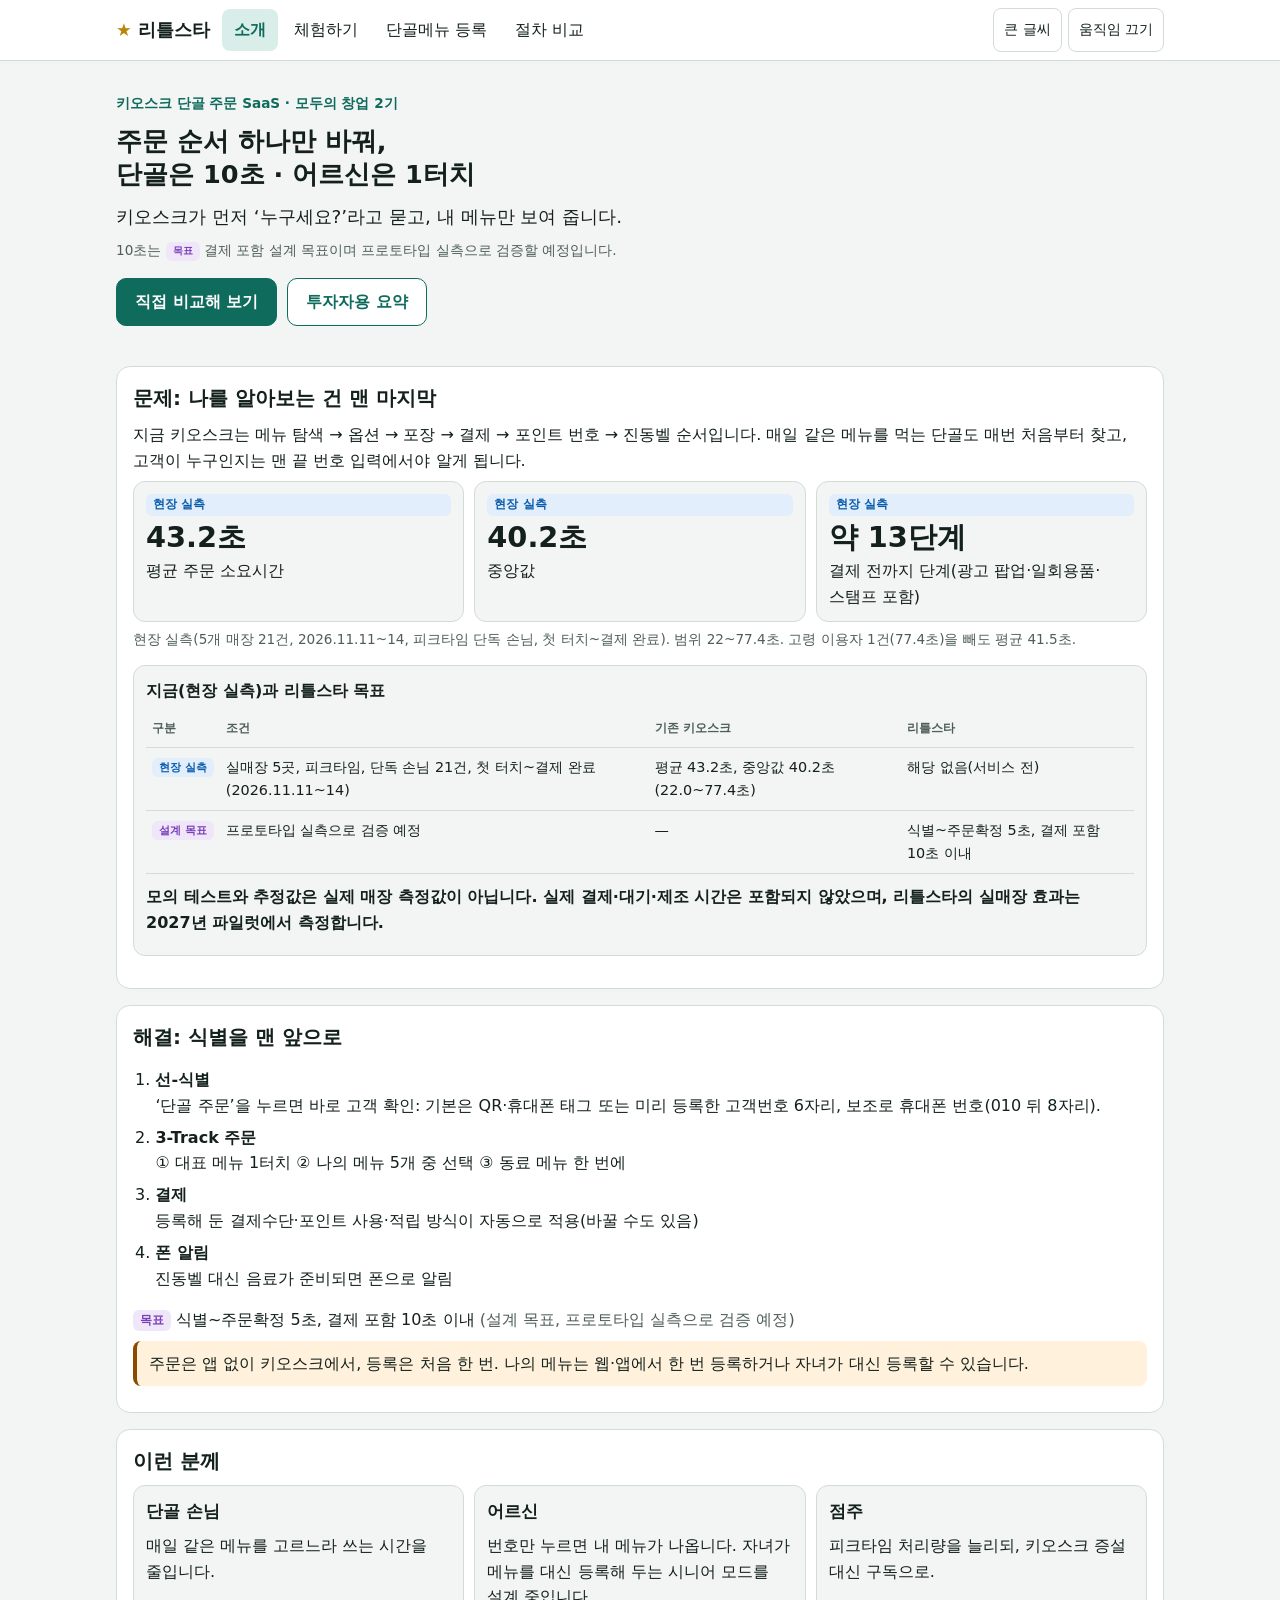
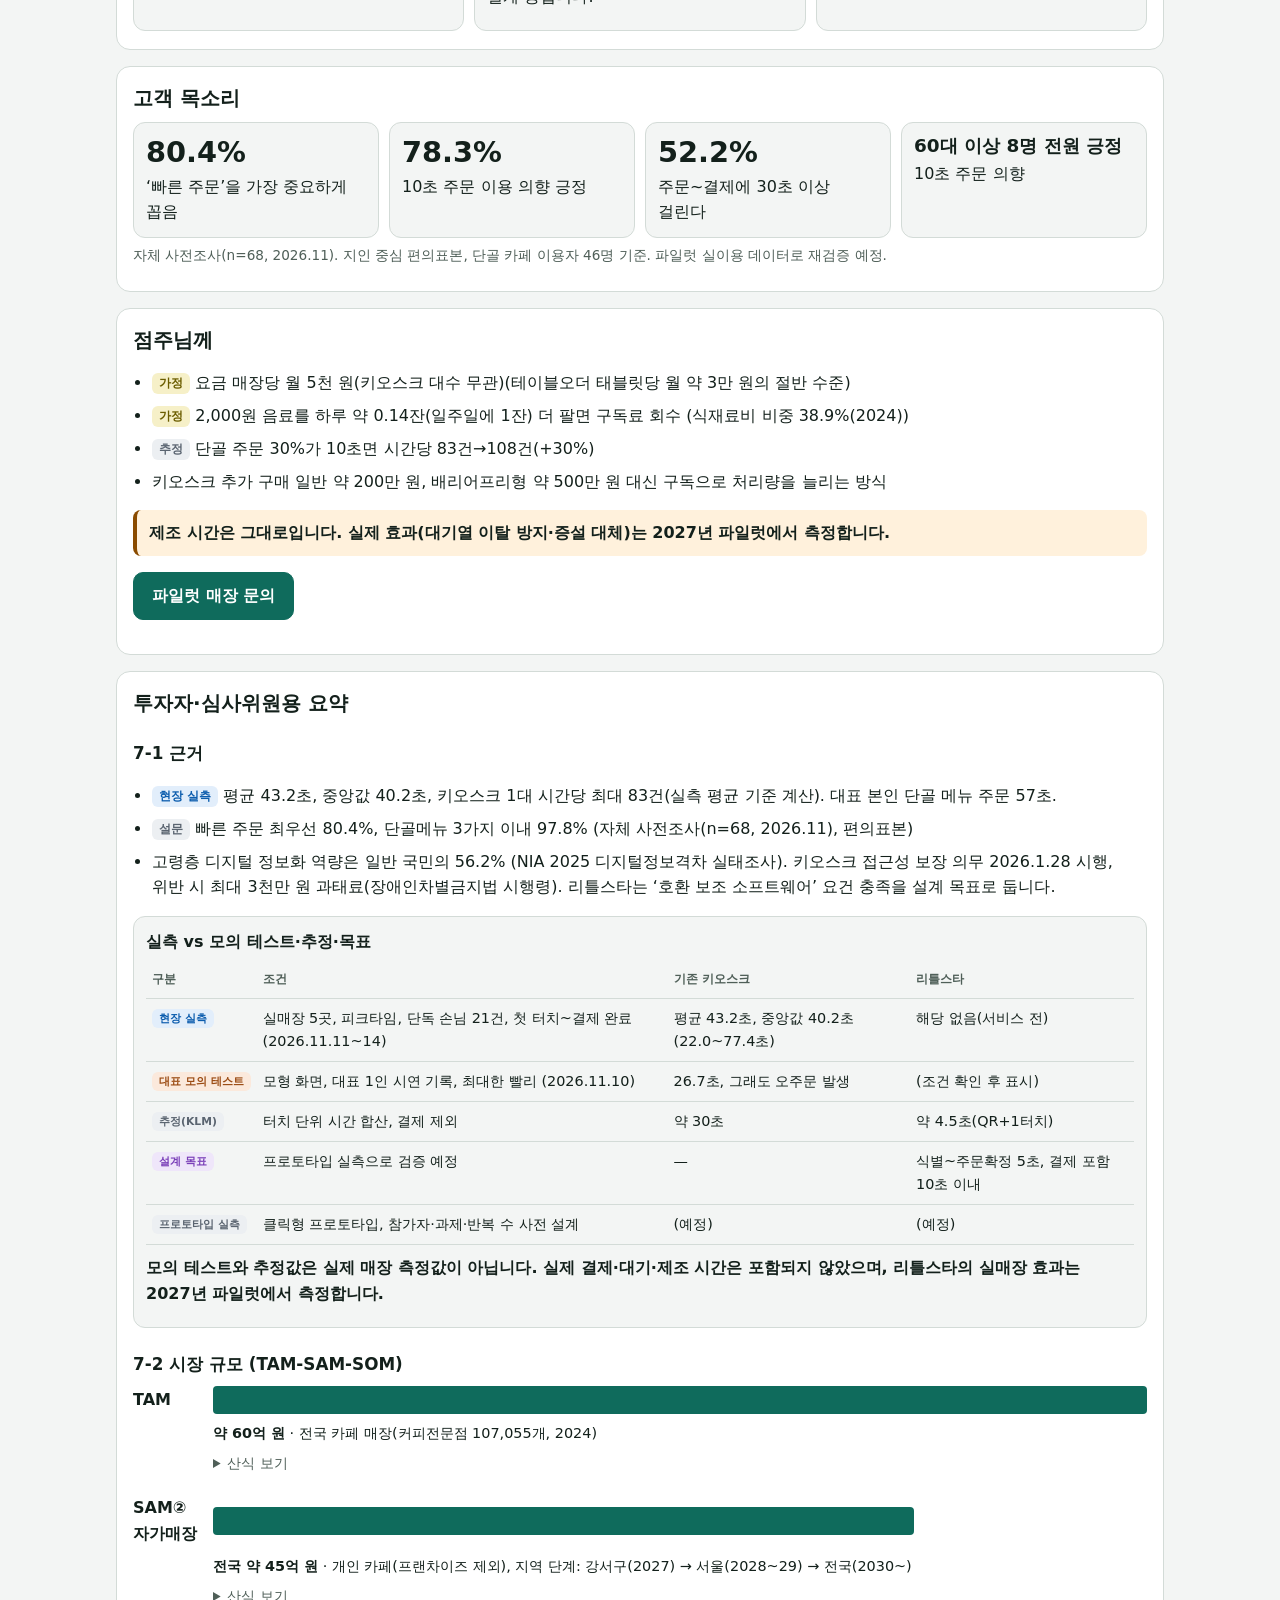
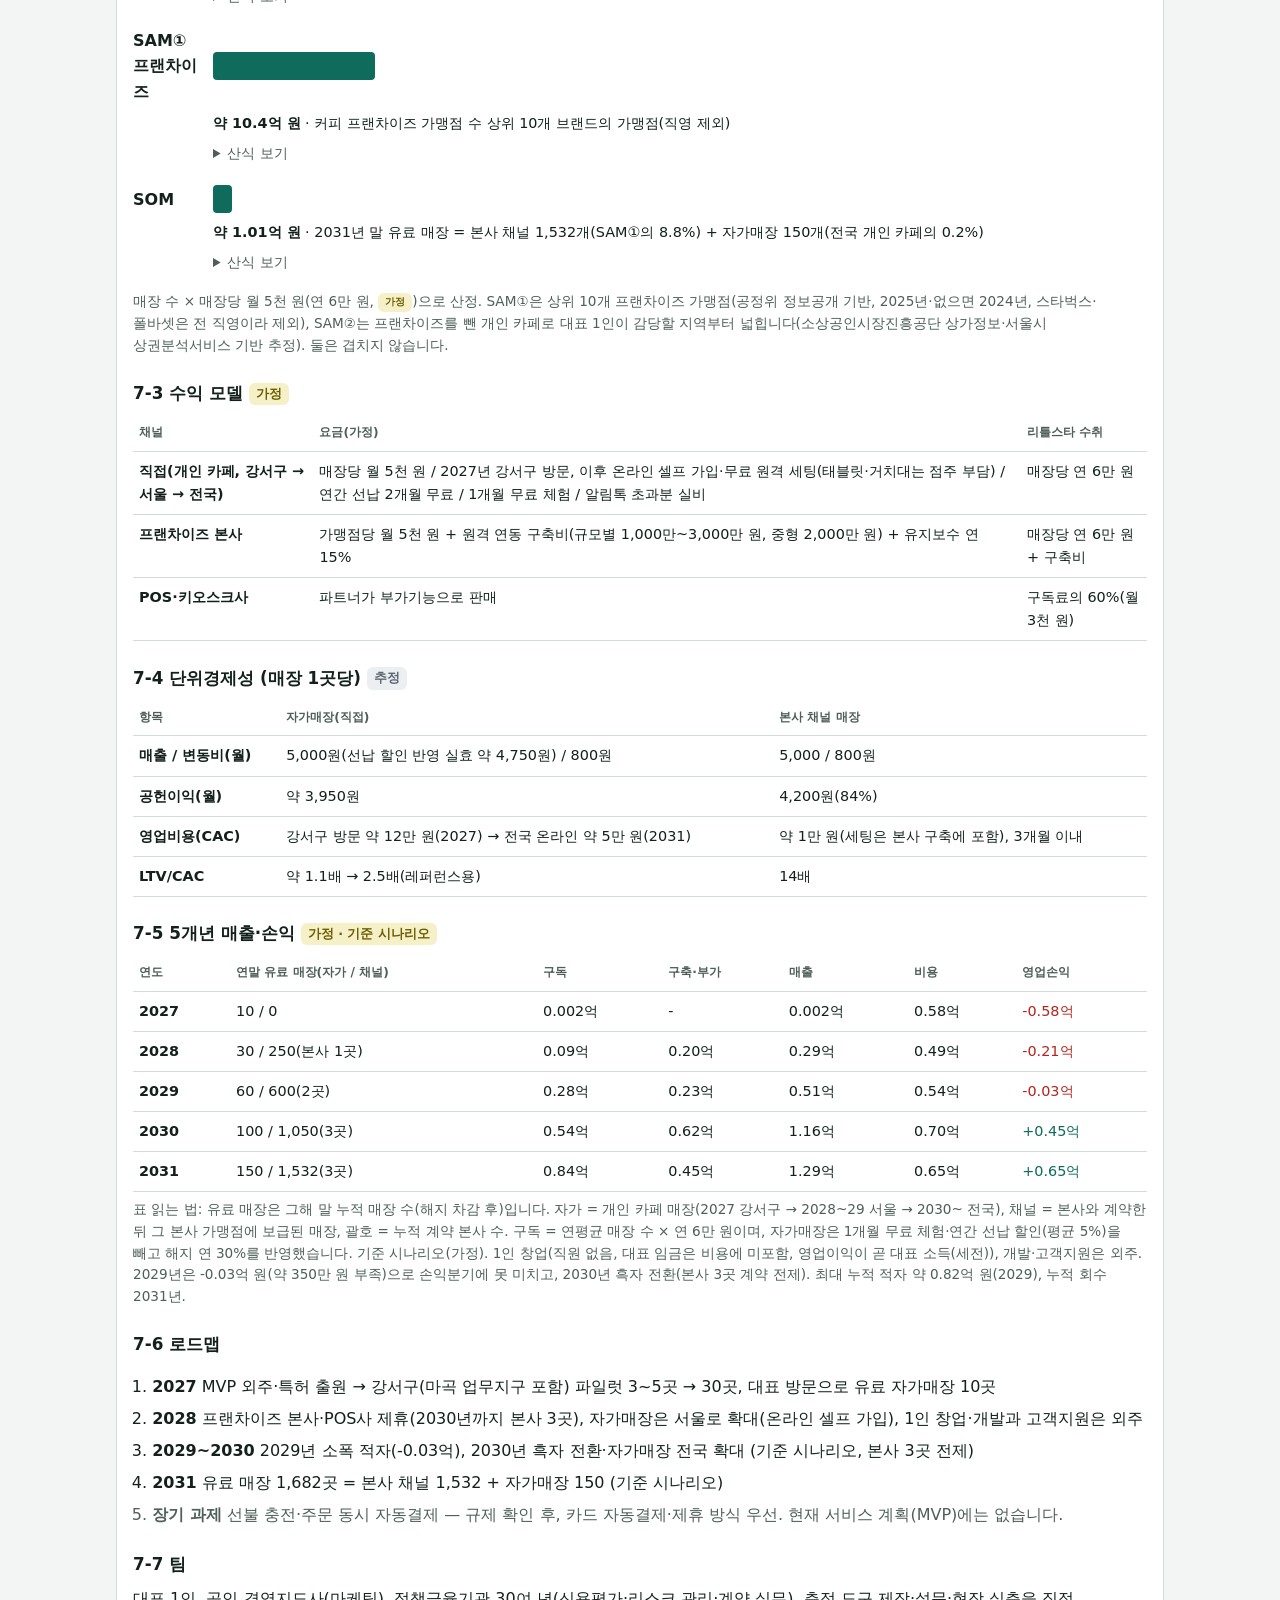
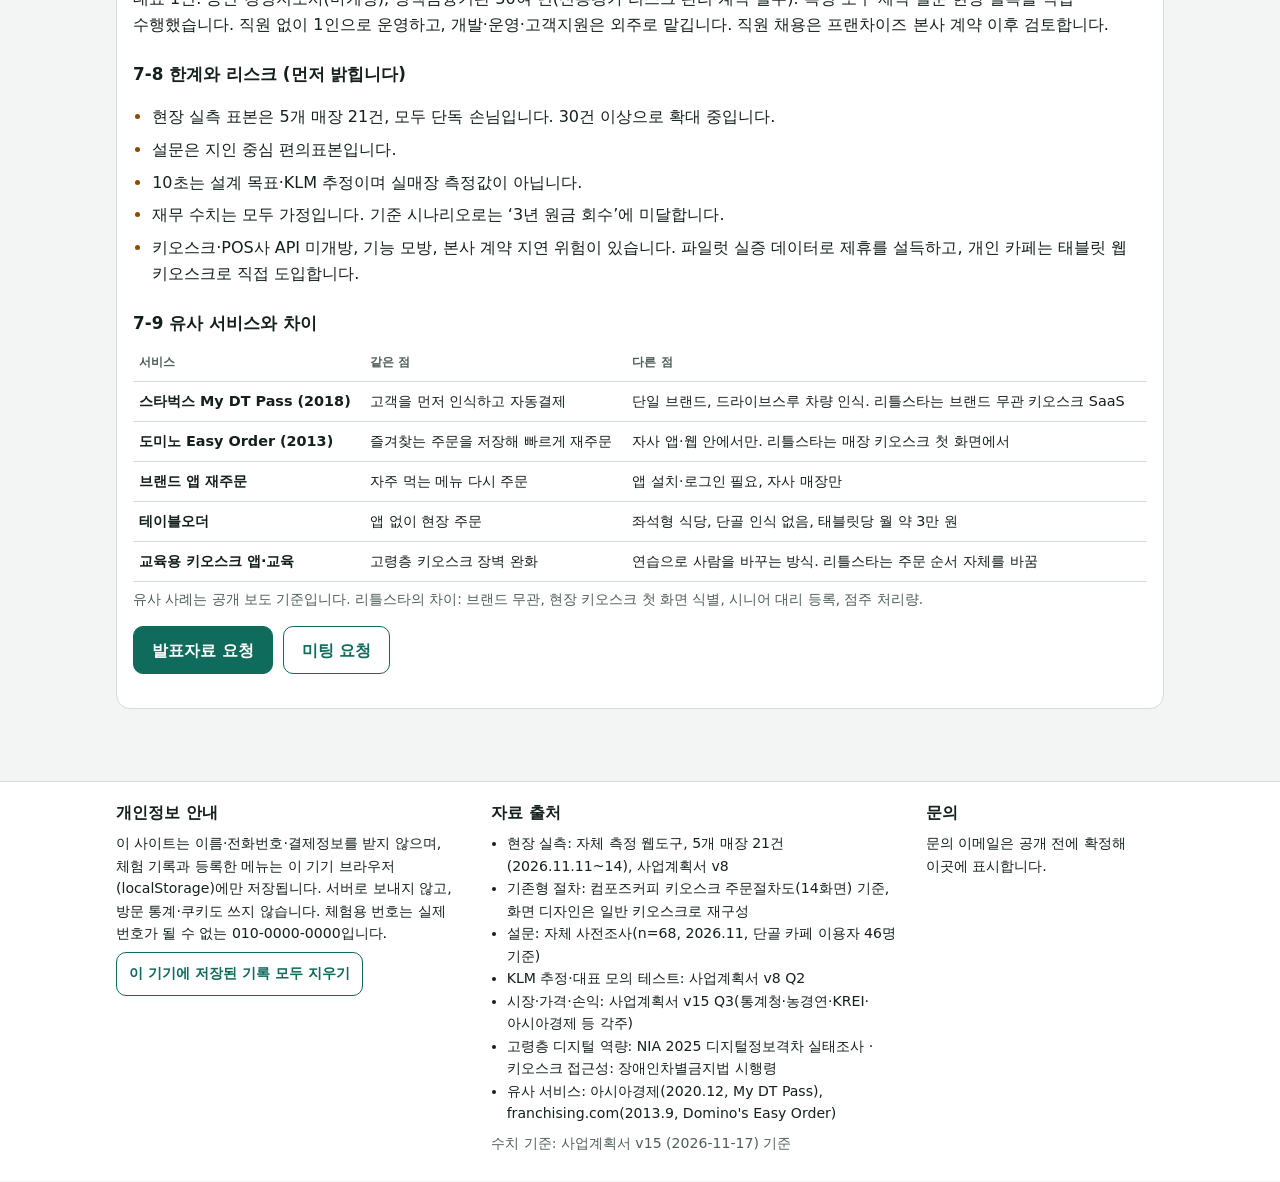
==== src/index.html @ 7ba75faf "리틀스타 웹 체험 공개 페이지 Co-Authored-By: Claude Opus 5.5 <noreply@anthropic.com> Claude-Session: https://cla" ====
<!doctype html>
<html lang="ko">
<head>
<meta charset="utf-8">
<meta name="viewport" content="width=device-width, initial-scale=1, viewport-fit=cover">
<title>리틀스타 주문 비교</title>
<meta name="description" content="키오스크가 먼저 '누구세요?'라고 묻고, 내 메뉴만 보여 줍니다. 기존형 키오스크와 리틀스타 주문 순서를 직접 비교해 보세요.">
<meta property="og:title" content="리틀스타 · 주문 순서 하나만 바꿔, 단골은 10초">
<meta property="og:description" content="기존형 키오스크와 리틀스타로 같은 메뉴를 모의 주문해 보고 시간 차이를 직접 확인하세요. (웹 모의 체험, 실제 매장 측정값 아님)">
<meta property="og:type" content="website">
<meta property="og:locale" content="ko_KR">
<meta property="og:image" content="og.png">
<meta name="robots" content="noindex">
<link rel="stylesheet" href="styles.css">
<script>try{var p=JSON.parse(localStorage.getItem("ls_prefs")||"{}");if(p.big)document.documentElement.classList.add("big");if(p.calm)document.documentElement.classList.add("calm");}catch(e){}</script>
</head>
<body>
<a class="skip" href="#main">본문으로 건너뛰기</a>

<header class="topbar">
  <div class="topbar-in">
    <a class="brand" href="#home" aria-label="리틀스타 홈"><span class="logo" aria-hidden="true">★</span> 리틀스타</a>
    <nav class="nav" aria-label="주 메뉴">
      <a href="#home" data-route="home">소개</a>
      <a href="#try" data-route="try">체험하기</a>
      <a href="#my-menu" data-route="my-menu">단골메뉴 등록</a>
      <a href="#compare" data-route="compare">절차 비교</a>
    </nav>
    <div class="prefs">
      <button type="button" class="pref" id="btnBig" aria-pressed="false">큰 글씨</button>
      <button type="button" class="pref" id="btnCalm" aria-pressed="false" title="화면 움직임(애니메이션) 끄기">움직임 끄기</button>
    </div>
  </div>
</header>

<main id="main" tabindex="-1">

<!-- ========================= P1 홈 ========================= -->
<section class="page" data-page="home" aria-labelledby="h-home">
  <div class="hero">
    <p class="eyebrow">키오스크 단골 주문 SaaS · 모두의 창업 2기</p>
    <h1 id="h-home">주문 순서 하나만 바꿔,<br>단골은 10초 · 어르신은 1터치</h1>
    <p class="lead">키오스크가 먼저 ‘누구세요?’라고 묻고, 내 메뉴만 보여 줍니다.</p>
    <p class="small muted">10초는 <span class="chip t-target">목표</span> 결제 포함 설계 목표이며 프로토타입 실측으로 검증할 예정입니다.</p>
    <div class="cta-row">
      <a class="btn primary" href="#try">직접 비교해 보기</a>
      <a class="btn" href="#investor" data-scroll="investor">투자자용 요약</a>
    </div>
  </div>

  <section class="sec" aria-labelledby="h-problem">
    <h2 id="h-problem">문제: 나를 알아보는 건 맨 마지막</h2>
    <p>지금 키오스크는 메뉴 탐색 → 옵션 → 포장 → 결제 → 포인트 번호 → 진동벨 순서입니다. 매일 같은 메뉴를 먹는 단골도 매번 처음부터 찾고, 고객이 누구인지는 맨 끝 번호 입력에서야 알게 됩니다.</p>
    <div class="cards3">
      <div class="stat-card"><span class="chip t-field">현장 실측</span><b class="big-num"><span data-f="field.mean"></span>초</b><span>평균 주문 소요시간</span></div>
      <div class="stat-card"><span class="chip t-field">현장 실측</span><b class="big-num"><span data-f="field.median"></span>초</b><span>중앙값</span></div>
      <div class="stat-card"><span class="chip t-field">현장 실측</span><b class="big-num" data-f="field.legacySteps"></b><span>결제 전까지 단계(광고 팝업·일회용품·스탬프 포함)</span></div>
    </div>
    <p class="foot">현장 실측(<span data-f="field.stores"></span>개 매장 <span data-f="field.n"></span>건, <span data-f="field.period"></span>, 피크타임 단독 손님, 첫 터치~결제 완료). 범위 <span data-f="field.min"></span>~<span data-f="field.max"></span>초. 고령 이용자 1건(<span data-f="field.elderly"></span>초)을 빼도 평균 <span data-f="field.meanExElderly"></span>초.</p>
    <div data-cmp="summary"></div>
  </section>

  <section class="sec" aria-labelledby="h-solution">
    <h2 id="h-solution">해결: 식별을 맨 앞으로</h2>
    <ol class="flow">
      <li><b>선-식별</b><span>‘단골 주문’을 누르면 바로 고객 확인: 기본은 QR·휴대폰 태그 또는 미리 등록한 고객번호 6자리, 보조로 휴대폰 번호(010 뒤 8자리).</span></li>
      <li><b>3-Track 주문</b><span>① 대표 메뉴 1터치 ② 나의 메뉴 5개 중 선택 ③ 동료 메뉴 한 번에</span></li>
      <li><b>결제</b><span>등록해 둔 결제수단·포인트 사용·적립 방식이 자동으로 적용(바꿀 수도 있음)</span></li>
      <li><b>폰 알림</b><span>진동벨 대신 음료가 준비되면 폰으로 알림</span></li>
    </ol>
    <p><span class="chip t-target">목표</span> 식별~주문확정 <span data-f="target.identToConfirm"></span>초, 결제 포함 <span data-f="target.withPayment"></span>초 이내 <span class="muted">(설계 목표, 프로토타입 실측으로 검증 예정)</span></p>
    <p class="note">주문은 앱 없이 키오스크에서, 등록은 처음 한 번. 나의 메뉴는 웹·앱에서 한 번 등록하거나 자녀가 대신 등록할 수 있습니다.</p>
  </section>

  <section class="sec" aria-labelledby="h-who">
    <h2 id="h-who">이런 분께</h2>
    <div class="cards3">
      <div class="card"><h3>단골 손님</h3><p>매일 같은 메뉴를 고르느라 쓰는 시간을 줄입니다.</p></div>
      <div class="card"><h3>어르신</h3><p>번호만 누르면 내 메뉴가 나옵니다. 자녀가 메뉴를 대신 등록해 두는 시니어 모드를 설계 중입니다.</p></div>
      <div class="card"><h3>점주</h3><p>피크타임 처리량을 늘리되, 키오스크 증설 대신 구독으로.</p></div>
    </div>
  </section>

  <section class="sec" aria-labelledby="h-voice">
    <h2 id="h-voice">고객 목소리</h2>
    <div class="cards4">
      <div class="stat-card"><b class="big-num"><span data-f="survey.fastFirst"></span>%</b><span>‘빠른 주문’을 가장 중요하게 꼽음</span></div>
      <div class="stat-card"><b class="big-num"><span data-f="survey.tenSecPositive"></span>%</b><span>10초 주문 이용 의향 긍정</span></div>
      <div class="stat-card"><b class="big-num"><span data-f="survey.over30s"></span>%</b><span>주문~결제에 30초 이상 걸린다</span></div>
      <div class="stat-card"><b class="big-num sm" data-f="survey.senior60Positive"></b><span>10초 주문 의향</span></div>
    </div>
    <p class="foot"><span data-f="survey.label"></span>. <span data-f="survey.note"></span>.</p>
  </section>

  <section class="sec" aria-labelledby="h-owner">
    <h2 id="h-owner">점주님께</h2>
    <ul class="ticks">
      <li><span class="chip t-assume">가정</span> 요금 <span data-f="pricing.direct"></span>(<span data-f="pricing.tableOrder"></span>의 절반 수준)</li>
      <li><span class="chip t-assume">가정</span> 2,000원 음료를 <span data-f="pricing.paybackCups"></span> 더 팔면 구독료 회수 (<span data-f="pricing.foodCost"></span>)</li>
      <li><span class="chip t-estimate">추정</span> <span data-f="pricing.throughput"></span></li>
      <li><span data-f="pricing.kioskCost"></span> 대신 구독으로 처리량을 늘리는 방식</li>
    </ul>
    <p class="note strong">제조 시간은 그대로입니다. 실제 효과(대기열 이탈 방지·증설 대체)는 2027년 파일럿에서 측정합니다.</p>
    <div class="cta-row"><a class="btn primary" data-mail="파일럿 매장 참여 문의" href="#home">파일럿 매장 문의</a></div>
  </section>

  <section class="sec investor" id="investor" aria-labelledby="h-investor">
    <h2 id="h-investor">투자자·심사위원용 요약</h2>

    <h3>7-1 근거</h3>
    <ul class="ticks">
      <li><span class="chip t-field">현장 실측</span> 평균 <span data-f="field.mean"></span>초, 중앙값 <span data-f="field.median"></span>초, 키오스크 1대 시간당 최대 <span data-f="field.throughputPerHour"></span>건(실측 평균 기준 계산). 대표 본인 단골 메뉴 주문 <span data-f="field.ownerOrder"></span>초.</li>
      <li><span class="chip t-survey">설문</span> 빠른 주문 최우선 <span data-f="survey.fastFirst"></span>%, 단골메뉴 3가지 이내 <span data-f="survey.within3menus"></span>% (<span data-f="survey.label"></span>, 편의표본)</li>
      <li>고령층 디지털 정보화 역량은 일반 국민의 <span data-f="regulation.niaSenior"></span>% (<span data-f="regulation.niaSource"></span>). 키오스크 접근성 보장 의무 <span data-f="regulation.barrierFree"></span>(<span data-f="regulation.barrierFreeSource"></span>). 리틀스타는 ‘호환 보조 소프트웨어’ 요건 충족을 설계 목표로 둡니다.</li>
    </ul>
    <div data-cmp="full"></div>

    <h3>7-2 시장 규모 (TAM-SAM-SOM)</h3>
    <div class="market" id="market"></div>
    <p class="foot">매장 수 × 매장당 월 5천 원(연 6만 원, <span class="chip t-assume">가정</span>)으로 산정. SAM①은 상위 10개 프랜차이즈 가맹점(공정위 정보공개 기반, 2025년·없으면 2024년, 스타벅스·폴바셋은 전 직영이라 제외), SAM②는 프랜차이즈를 뺀 개인 카페로 대표 1인이 감당할 지역부터 넓힙니다(소상공인시장진흥공단 상가정보·서울시 상권분석서비스 기반 추정). 둘은 겹치지 않습니다.</p>

    <h3>7-3 수익 모델 <span class="chip t-assume">가정</span></h3>
    <div class="tbl-wrap"><table class="tbl" id="tblChannels"><caption class="sr">채널별 요금과 리틀스타 수취</caption><thead><tr><th scope="col">채널</th><th scope="col">요금(가정)</th><th scope="col">리틀스타 수취</th></tr></thead><tbody></tbody></table></div>

    <h3>7-4 단위경제성 (매장 1곳당) <span class="chip t-estimate">추정</span></h3>
    <div class="tbl-wrap"><table class="tbl" id="tblUnit"><caption class="sr">매장 1곳당 단위경제성</caption><thead><tr><th scope="col">항목</th><th scope="col">자가매장(직접)</th><th scope="col">본사 채널 매장</th></tr></thead><tbody></tbody></table></div>

    <h3>7-5 5개년 매출·손익 <span class="chip t-assume">가정 · 기준 시나리오</span></h3>
    <div class="pnl" id="pnl"></div>
    <p class="foot" data-f="pnlNote"></p>

    <h3>7-6 로드맵</h3>
    <ol class="road">
      <li><b>2027</b> MVP 외주·특허 출원 → 강서구(마곡 업무지구 포함) 파일럿 3~5곳 → 30곳, 대표 방문으로 유료 자가매장 10곳</li>
      <li><b>2028</b> 프랜차이즈 본사·POS사 제휴(2030년까지 본사 3곳), 자가매장은 서울로 확대(온라인 셀프 가입), 1인 창업·개발과 고객지원은 외주</li>
      <li><b>2029~2030</b> 2029년 소폭 적자(-0.03억), 2030년 흑자 전환·자가매장 전국 확대 (기준 시나리오, 본사 3곳 전제)</li>
      <li><b>2031</b> 유료 매장 1,682곳 = 본사 채널 1,532 + 자가매장 150 (기준 시나리오)</li>
      <li class="long"><b>장기 과제</b> 선불 충전·주문 동시 자동결제 — 규제 확인 후, 카드 자동결제·제휴 방식 우선. 현재 서비스 계획(MVP)에는 없습니다.</li>
    </ol>

    <h3>7-7 팀</h3>
    <p>대표 1인. 공인 경영지도사(마케팅), 정책금융기관 30여 년(신용평가·리스크 관리·계약 실무). 측정 도구 제작·설문·현장 실측을 직접 수행했습니다. 직원 없이 1인으로 운영하고, 개발·운영·고객지원은 외주로 맡깁니다. 직원 채용은 프랜차이즈 본사 계약 이후 검토합니다.</p>

    <h3>7-8 한계와 리스크 (먼저 밝힙니다)</h3>
    <ul class="ticks warn">
      <li>현장 실측 표본은 <span data-f="field.stores"></span>개 매장 <span data-f="field.n"></span>건, 모두 단독 손님입니다. 30건 이상으로 확대 중입니다.</li>
      <li>설문은 지인 중심 편의표본입니다.</li>
      <li>10초는 설계 목표·KLM 추정이며 실매장 측정값이 아닙니다.</li>
      <li>재무 수치는 모두 가정입니다. 기준 시나리오로는 ‘3년 원금 회수’에 미달합니다.</li>
      <li>키오스크·POS사 API 미개방, 기능 모방, 본사 계약 지연 위험이 있습니다. 파일럿 실증 데이터로 제휴를 설득하고, 개인 카페는 태블릿 웹 키오스크로 직접 도입합니다.</li>
    </ul>

    <h3>7-9 유사 서비스와 차이</h3>
    <div class="tbl-wrap"><table class="tbl">
      <caption class="sr">유사 서비스와 리틀스타 비교</caption>
      <thead><tr><th scope="col">서비스</th><th scope="col">같은 점</th><th scope="col">다른 점</th></tr></thead>
      <tbody>
        <tr><th scope="row">스타벅스 My DT Pass (2018)</th><td>고객을 먼저 인식하고 자동결제</td><td>단일 브랜드, 드라이브스루 차량 인식. 리틀스타는 브랜드 무관 키오스크 SaaS</td></tr>
        <tr><th scope="row">도미노 Easy Order (2013)</th><td>즐겨찾는 주문을 저장해 빠르게 재주문</td><td>자사 앱·웹 안에서만. 리틀스타는 매장 키오스크 첫 화면에서</td></tr>
        <tr><th scope="row">브랜드 앱 재주문</th><td>자주 먹는 메뉴 다시 주문</td><td>앱 설치·로그인 필요, 자사 매장만</td></tr>
        <tr><th scope="row">테이블오더</th><td>앱 없이 현장 주문</td><td>좌석형 식당, 단골 인식 없음, 태블릿당 월 약 3만 원</td></tr>
        <tr><th scope="row">교육용 키오스크 앱·교육</th><td>고령층 키오스크 장벽 완화</td><td>연습으로 사람을 바꾸는 방식. 리틀스타는 주문 순서 자체를 바꿈</td></tr>
      </tbody>
    </table></div>
    <p class="foot">유사 사례는 공개 보도 기준입니다. 리틀스타의 차이: 브랜드 무관, 현장 키오스크 첫 화면 식별, 시니어 대리 등록, 점주 처리량.</p>

    <div class="cta-row">
      <a class="btn primary" data-mail="리틀스타 발표자료 요청" href="#home">발표자료 요청</a>
      <a class="btn" data-mail="리틀스타 미팅 요청" href="#home">미팅 요청</a>
    </div>
  </section>
</section>

<!-- ========================= P2 체험 ========================= -->
<section class="page" data-page="try" aria-labelledby="h-try" hidden>
  <h1 id="h-try">주문 순서 비교 체험</h1>
  <div id="tryRoot"></div>
</section>

<!-- ========================= P3 단골메뉴 ========================= -->
<section class="page" data-page="my-menu" aria-labelledby="h-my" hidden>
  <h1 id="h-my">단골메뉴 등록 <span class="chip t-mine">시연용</span></h1>
  <p class="lead sm">주문은 앱 없이 키오스크에서, 등록은 처음 한 번. 여기서 등록한 메뉴로 리틀스타 체험을 해 볼 수 있습니다.</p>
  <p class="note">이 화면은 시연용입니다. 실제 매장 키오스크와 연동되지 않으며, 이름·전화번호·결제정보를 받지 않습니다. 등록 내용은 이 기기 브라우저에만 저장됩니다.</p>
  <div id="myRoot"></div>
</section>

<!-- ========================= P4 절차 비교 ========================= -->
<section class="page" data-page="compare" aria-labelledby="h-cmp" hidden>
  <h1 id="h-cmp">주문 절차 비교</h1>
  <p class="lead sm">차이는 단 하나, <b>‘나를 알아보는 순서’</b>입니다.</p>
  <div class="tabs" role="tablist" aria-label="보기 방식">
    <button role="tab" type="button" id="tab-both" aria-selected="true" aria-controls="steps">나란히</button>
    <button role="tab" type="button" id="tab-legacy" aria-selected="false" aria-controls="steps">기존 키오스크</button>
    <button role="tab" type="button" id="tab-ls" aria-selected="false" aria-controls="steps">리틀스타</button>
  </div>
  <div class="steps" id="steps" data-view="both" role="tabpanel" aria-labelledby="tab-both">
    <div class="col legacy">
      <h2>기존 키오스크 <small>결제 전 약 13단계</small></h2>
      <ol>
        <li>매장/포장 선택</li><li>카테고리 선택</li><li>메뉴 탐색</li><li>메뉴 선택</li><li>온도·옵션</li><li>장바구니</li><li>광고 팝업</li><li>주문 확인</li><li>일회용품</li><li>스탬프 방법</li>
        <li class="ident">★ 번호 입력(식별) <span class="here">← 식별이 여기</span></li>
        <li>결제 수단</li><li>카드 삽입·승인</li>
      </ol>
    </div>
    <div class="col ls">
      <h2>리틀스타 <small>4단계</small></h2>
      <ol>
        <li class="ident">★ 단골 주문 → 고객 확인 (QR·태그 / 고객번호 6자리 / 보조: 휴대폰 번호)</li><li>나의 메뉴 확인 → 주문하기(1터치, 수량 ± 가능)</li><li>등록한 결제수단이 자동 선택된 화면에서 [결제하기]</li><li>폰 알림(진동벨 대신)</li>
      </ol>
      <p class="move" aria-hidden="true">식별이 11번째 → 1번째로</p>
    </div>
  </div>
  <p class="foot">기존형 단계는 A매장 키오스크 주문절차도(14화면)를 바탕으로 정리했습니다. 체험 페이지의 기존형 화면은 이 순서를 그대로 따릅니다(특정 브랜드 디자인 아님).</p>
  <p class="note"><span class="chip t-long">장기 과제</span> 선불 자동결제를 켜면 리틀스타 3단계 ‘결제’가 2단계 주문 확정과 합쳐집니다. 규제 확인 후 추진하며 현재 계획(MVP)에는 없습니다.</p>
  <ul class="ticks">
    <li><b>단골</b>은 시간: 매일 같은 메뉴를 처음부터 찾지 않습니다.</li>
    <li><b>어르신</b>은 접근성: 메뉴판 탐색 대신 번호만 누릅니다.</li>
    <li><b>점주</b>는 피크타임: 대기열 이탈과 키오스크 증설비 부담을 줄입니다.</li>
  </ul>
  <div data-cmp="full"></div>
  <div class="cta-row"><a class="btn primary" href="#try">직접 해 보기</a></div>
</section>

</main>

<footer class="foot-site">
  <div class="foot-in">
    <section aria-labelledby="h-privacy">
      <h2 id="h-privacy">개인정보 안내</h2>
      <p>이 사이트는 이름·전화번호·결제정보를 받지 않으며, 체험 기록과 등록한 메뉴는 이 기기 브라우저(localStorage)에만 저장됩니다. 서버로 보내지 않고, 방문 통계·쿠키도 쓰지 않습니다. 체험용 번호는 실제 번호가 될 수 없는 010-0000-0000입니다.</p>
      <button type="button" class="btn sm" id="btnWipe">이 기기에 저장된 기록 모두 지우기</button>
      <span class="small muted" id="wipeMsg" role="status"></span>
    </section>
    <section aria-labelledby="h-src">
      <h2 id="h-src">자료 출처</h2>
      <ul class="src">
        <li>현장 실측: 자체 측정 웹도구, 5개 매장 21건(2026.11.11~14), 사업계획서 v8</li>
        <li>기존형 절차: 컴포즈커피 키오스크 주문절차도(14화면) 기준, 화면 디자인은 일반 키오스크로 재구성</li>
        <li>설문: 자체 사전조사(n=68, 2026.11, 단골 카페 이용자 46명 기준)</li>
        <li>KLM 추정·대표 모의 테스트: 사업계획서 v8 Q2</li>
        <li>시장·가격·손익: 사업계획서 v15 Q3(통계청·농경연·KREI·아시아경제 등 각주)</li>
        <li>고령층 디지털 역량: NIA 2025 디지털정보격차 실태조사 · 키오스크 접근성: 장애인차별금지법 시행령</li>
        <li>유사 서비스: 아시아경제(2020.12, My DT Pass), franchising.com(2013.9, Domino's Easy Order)</li>
      </ul>
      <p class="small muted">수치 기준: <span data-f="version"></span></p>
    </section>
    <section aria-labelledby="h-contact">
      <h2 id="h-contact">문의</h2>
      <p id="contactLine"></p>
    </section>
  </div>
</footer>

<nav class="tabbar" aria-label="하단 메뉴">
  <a href="#home" data-route="home"><span aria-hidden="true">⌂</span>소개</a>
  <a href="#try" data-route="try"><span aria-hidden="true">▶</span>체험</a>
  <a href="#my-menu" data-route="my-menu"><span aria-hidden="true">★</span>단골메뉴</a>
  <a href="#compare" data-route="compare"><span aria-hidden="true">⇄</span>절차 비교</a>
</nav>

<div id="live" class="sr" aria-live="polite"></div>
<script src="data/facts.js"></script>
<script src="data/menu.js"></script>
<script src="app.js"></script>
</body>
</html>
---- src/styles.css ----
/* 리틀스타 소개 사이트 — 모바일 우선, 외부 폰트·라이브러리 없음(오프라인 시연 대비) */
:root{
  --bg:#f3f5f4; --surface:#ffffff; --line:#d3dbd7; --fg:#13201b; --muted:#4f5f58;
  --accent:#0f6b5c; --accent-fg:#ffffff; --accent-soft:#d9eee8;
  --warn:#8a4b00; --warn-soft:#fff1dc;
  --star:#b8860b; --star-soft:#fff6d6;
  --c-field:#0b5cad; --c-field-bg:#e2eefb;
  --c-target:#7a3fb8; --c-target-bg:#efe6fa;
  --c-est:#5a6470; --c-est-bg:#eceff2;
  --c-mock:#9a4a12; --c-mock-bg:#fbe9dc;
  --c-mine:#0f6b5c; --c-mine-bg:#d9eee8;
  --c-assume:#6b5d00; --c-assume-bg:#f6f0c8;
  --k-bg:#20262b; --k-surface:#2c343a; --k-fg:#f3f5f4; --k-btn:#ffffff; --k-btn-fg:#13201b; --k-accent:#e0592a;
  --font:"Apple SD Gothic Neo","Malgun Gothic","Noto Sans KR",system-ui,sans-serif;
  --mono:ui-monospace,"SF Mono",Menlo,Consolas,monospace;
  --fs:16px; --kbtn:56px;
  color-scheme:light;
}
@media (prefers-color-scheme: dark){:root:not([data-theme="light"]){
  --bg:#0f1513; --surface:#18201d; --line:#33403a; --fg:#e7eeea; --muted:#a5b5ad;
  --accent:#4cc3aa; --accent-fg:#06231d; --accent-soft:#173a32;
  --warn:#f0b35a; --warn-soft:#3a2a12; --star:#f2c94c; --star-soft:#3a3115;
  --c-field:#8cc2ff; --c-field-bg:#13304f; --c-target:#cfa8ff; --c-target-bg:#33204f;
  --c-est:#c3ccd5; --c-est-bg:#2a3138; --c-mock:#ffb98a; --c-mock-bg:#46260f;
  --c-mine:#7fe0c9; --c-mine-bg:#173a32; --c-assume:#efe08a; --c-assume-bg:#3b3510;
  color-scheme:dark}}
:root[data-theme="dark"]{
  --bg:#0f1513; --surface:#18201d; --line:#33403a; --fg:#e7eeea; --muted:#a5b5ad;
  --accent:#4cc3aa; --accent-fg:#06231d; --accent-soft:#173a32;
  --warn:#f0b35a; --warn-soft:#3a2a12; --star:#f2c94c; --star-soft:#3a3115;
  color-scheme:dark}
html.big{--fs:20px; --kbtn:72px}
*{box-sizing:border-box}
[hidden]{display:none!important}
html{scroll-behavior:smooth}
html.calm{scroll-behavior:auto}
html.calm *{animation:none!important;transition:none!important}
@media (prefers-reduced-motion: reduce){html{scroll-behavior:auto} *{animation:none!important;transition:none!important}}
body{margin:0;background:var(--bg);color:var(--fg);font-family:var(--font);font-size:var(--fs);line-height:1.6;word-break:keep-all;overflow-wrap:anywhere;padding-bottom:calc(72px + env(safe-area-inset-bottom,0px))}
a{color:var(--accent)}
:focus-visible{outline:3px solid var(--accent);outline-offset:2px}
[tabindex="-1"]:focus{outline:none}
.sr{position:absolute!important;width:1px;height:1px;overflow:hidden;clip:rect(0 0 0 0);white-space:nowrap}
.skip{position:absolute;left:-999px;top:0;background:var(--accent);color:var(--accent-fg);padding:8px 12px;z-index:100}
.skip:focus{left:8px}
.muted{color:var(--muted)} .small{font-size:.85em}
h1{font-size:1.6em;line-height:1.3;margin:.4em 0 .4em;text-wrap:balance}
h2{font-size:1.25em;line-height:1.35;margin:0 0 .5em}
h3{font-size:1.05em;margin:1.4em 0 .5em}
p{margin:.5em 0}

/* top bar */
.topbar{position:sticky;top:0;z-index:20;background:var(--surface);border-bottom:1px solid var(--line)}
.topbar-in{max-width:1080px;margin:0 auto;padding:8px 16px;display:flex;align-items:center;gap:12px;flex-wrap:wrap}
.brand{font-weight:800;text-decoration:none;color:var(--fg);font-size:1.1em;display:flex;align-items:center;gap:6px}
.logo{color:var(--star)}
.nav{display:none;gap:4px;flex:1}
.nav a{padding:8px 12px;border-radius:8px;text-decoration:none;color:var(--fg)}
.nav a[aria-current="page"]{background:var(--accent-soft);color:var(--accent);font-weight:700}
.prefs{margin-left:auto;display:flex;gap:6px}
.pref{font:inherit;font-size:.85em;min-height:44px;padding:4px 10px;border-radius:8px;border:1px solid var(--line);background:var(--surface);color:var(--fg);cursor:pointer}
.pref[aria-pressed="true"]{background:var(--accent);color:var(--accent-fg);border-color:var(--accent)}
.tabbar{position:fixed;left:0;right:0;bottom:0;z-index:20;display:grid;grid-template-columns:repeat(4,1fr);background:var(--surface);border-top:1px solid var(--line);padding-bottom:env(safe-area-inset-bottom,0px)}
.tabbar a{display:flex;flex-direction:column;align-items:center;justify-content:center;min-height:60px;text-decoration:none;color:var(--muted);font-size:.8em;gap:2px}
.tabbar a span{font-size:1.3em;line-height:1}
.tabbar a[aria-current="page"]{color:var(--accent);font-weight:700}
@media (min-width:760px){.nav{display:flex}.tabbar{display:none}body{padding-bottom:0}}

main{max-width:1080px;margin:0 auto;padding:8px 16px 32px;outline:none}
.page{display:block}
.hero{padding:24px 0 8px}
.eyebrow{color:var(--accent);font-weight:700;font-size:.85em;margin:0}
.lead{font-size:1.15em}
.lead.sm{font-size:1.05em}
.cta-row{display:flex;gap:10px;flex-wrap:wrap;margin:16px 0}
.btn{display:inline-flex;align-items:center;justify-content:center;min-height:48px;padding:8px 18px;border-radius:10px;border:1.5px solid var(--accent);color:var(--accent);background:var(--surface);font:inherit;font-weight:700;text-decoration:none;cursor:pointer}
.btn.primary{background:var(--accent);color:var(--accent-fg)}
.btn.sm{min-height:44px;font-size:.9em;padding:6px 12px}
.btn.ghost{border-color:var(--line);color:var(--fg)}
.btn:disabled{opacity:.45;cursor:default}
.sec{background:var(--surface);border:1px solid var(--line);border-radius:14px;padding:18px 16px;margin:16px 0}
.cards3,.cards4{display:grid;gap:10px;grid-template-columns:1fr}
@media (min-width:560px){.cards3{grid-template-columns:repeat(3,1fr)}.cards4{grid-template-columns:repeat(2,1fr)}}
@media (min-width:900px){.cards4{grid-template-columns:repeat(4,1fr)}}
.card,.stat-card{border:1px solid var(--line);border-radius:12px;padding:12px;background:var(--bg)}
.card h3{margin:0 0 .3em}
.stat-card{display:flex;flex-direction:column;gap:4px}
.big-num{font-size:1.8em;line-height:1.2;font-variant-numeric:tabular-nums}
.big-num.sm{font-size:1.15em}
.foot{font-size:.85em;color:var(--muted)}
.note{background:var(--warn-soft);border-left:4px solid var(--warn);padding:10px 12px;border-radius:8px}
.note.strong{font-weight:700}
.chip{display:inline-block;font-size:.75em;font-weight:700;border-radius:6px;padding:1px 7px;vertical-align:.1em;white-space:nowrap}
.t-field{background:var(--c-field-bg);color:var(--c-field)}
.t-target{background:var(--c-target-bg);color:var(--c-target)}
.t-estimate{background:var(--c-est-bg);color:var(--c-est)}
.t-mock{background:var(--c-mock-bg);color:var(--c-mock)}
.t-mine{background:var(--c-mine-bg);color:var(--c-mine)}
.t-assume{background:var(--c-assume-bg);color:var(--c-assume)}
.t-survey{background:var(--c-est-bg);color:var(--c-est)}
.t-long{background:var(--warn-soft);color:var(--warn)}
.flow{padding-left:1.4em}
.flow li{margin:.4em 0}
.flow li b{display:block}
.ticks{padding-left:1.2em}
.ticks li{margin:.45em 0}
.ticks.warn li::marker{color:var(--warn)}
.road{padding-left:1.2em}
.road li{margin:.4em 0}
.road li.long{color:var(--muted)}

/* comparison block (PRD 4.4) */
.cmp{border:1px solid var(--line);border-radius:12px;padding:12px;margin:14px 0;background:var(--bg)}
.cmp h3,.cmp h4{margin:0 0 .5em;font-size:1em}
.tbl-wrap{overflow-x:auto;-webkit-overflow-scrolling:touch;max-width:100%}
.tbl{border-collapse:collapse;width:100%;font-size:.9em}
.tbl th,.tbl td{border-bottom:1px solid var(--line);padding:8px 6px;text-align:left;vertical-align:top}
.tbl thead th{font-size:.85em;color:var(--muted);font-weight:600}
.tbl tbody th{font-weight:700}
.cmp-cards{display:none}
@media (max-width:640px){
  .cmp .tbl{display:none}
  .cmp-cards{display:flex;flex-direction:column;gap:8px}
  .cmp-card{border:1px solid var(--line);border-radius:10px;padding:10px;background:var(--surface)}
  .cmp-card .cond{font-size:.85em;color:var(--muted)}
  .cmp-card dl{display:grid;grid-template-columns:auto 1fr;gap:2px 10px;margin:.4em 0 0}
  .cmp-card dt{color:var(--muted);font-size:.85em}
  .cmp-card dd{margin:0}
}
.cmp-fixed{font-size:1em;font-weight:600;margin-top:10px}

/* market bars */
.market{display:flex;flex-direction:column;gap:10px}
.mk{display:grid;grid-template-columns:4.5em 1fr;gap:8px;align-items:center}
.mk .bar{height:28px;background:var(--accent);border-radius:4px;min-width:6px}
.mk .lab{font-weight:700}
.mk .val{grid-column:2;font-size:.9em}
.mk details{grid-column:2;font-size:.85em;color:var(--muted)}
.mk summary{cursor:pointer;min-height:32px}

/* P&L */
.pnl table{display:none}
.pnl .yr{border:1px solid var(--line);border-radius:10px;padding:10px;margin:8px 0;background:var(--bg)}
.pnl .yr dl{display:grid;grid-template-columns:auto 1fr;gap:2px 12px;margin:.3em 0 0}
.pnl .yr dt{color:var(--muted);font-size:.85em}
.pnl .yr dd{margin:0;font-variant-numeric:tabular-nums}
.neg{color:#b3261e} .pos{color:var(--accent)}
@media (prefers-color-scheme: dark){.neg{color:#ff8a80}}
@media (min-width:700px){.pnl table{display:table}.pnl .yr{display:none}}

/* P4 steps */
.tabs{display:flex;gap:6px;margin:12px 0;flex-wrap:wrap}
.tabs [role="tab"]{font:inherit;min-height:44px;padding:6px 14px;border-radius:999px;border:1px solid var(--line);background:var(--surface);color:var(--fg);cursor:pointer}
.tabs [aria-selected="true"]{background:var(--accent);color:var(--accent-fg);border-color:var(--accent)}
.steps{display:grid;gap:12px;grid-template-columns:1fr 1fr}
.steps[data-view="legacy"] .col.ls,.steps[data-view="ls"] .col.legacy{display:none}
.steps[data-view="legacy"],.steps[data-view="ls"]{grid-template-columns:1fr}
@media (max-width:520px){.steps[data-view="both"]{grid-template-columns:1fr}}
.col{background:var(--surface);border:1px solid var(--line);border-radius:12px;padding:12px}
.col h2{font-size:1.05em}
.col small{display:block;color:var(--muted);font-weight:400;font-size:.8em}
.col ol{margin:0;padding-left:1.8em}
.col li{padding:5px 4px;border-bottom:1px dashed var(--line)}
.col li.ident{background:var(--star-soft);font-weight:800;border-radius:6px}
.col .here{color:var(--warn);font-weight:700;font-size:.85em;white-space:nowrap}
.col.ls li{padding:12px 4px}
.move{margin-top:10px;font-weight:700;color:var(--star);animation:slideIn 1s ease-out 1}
@keyframes slideIn{from{transform:translateY(240px);opacity:0}to{transform:none;opacity:1}}

/* footer */
.foot-site{background:var(--surface);border-top:1px solid var(--line);margin-top:24px}
.foot-in{max-width:1080px;margin:0 auto;padding:20px 16px;display:grid;gap:18px}
@media (min-width:760px){.foot-in{grid-template-columns:1.2fr 1.4fr .8fr}}
.foot-in h2{font-size:1em}
.foot-in p,.src{font-size:.88em}
.src{padding-left:1.1em;margin:0}

/* ===== P2 체험 ===== */
.task{border:2px solid var(--accent);border-radius:14px;padding:14px;background:var(--surface);margin:12px 0}
.task h2{font-size:1em;color:var(--accent);margin:0 0 .3em}
.task .what{font-size:1.25em;font-weight:800}
.task ul{margin:.3em 0 0;padding-left:1.1em}
.choice{display:grid;gap:10px;margin:12px 0}
@media (min-width:640px){.choice{grid-template-columns:1fr 1fr}}
.timerbar{display:flex;justify-content:space-between;align-items:center;gap:8px;margin:8px 0;font-size:.9em}
.timer{font-family:var(--mono);font-variant-numeric:tabular-nums;font-weight:700;font-size:1.1em}
.order-tag{font-weight:700}

/* kiosk frame — both kiosks share exactly the same button size/feel (공정성 규칙) */
.kiosk{background:var(--k-bg);color:var(--k-fg);border-radius:18px;padding:14px;max-width:520px;margin:0 auto;min-height:520px;display:flex;flex-direction:column;gap:12px;position:relative}
.kiosk .k-head{display:flex;justify-content:space-between;align-items:center;font-size:.85em;color:#c7d0d6}
.kiosk h2{color:var(--k-fg);font-size:1.3em;margin:4px 0;text-align:center}
.kiosk p{color:#dfe5e9}
.kb{font:inherit;font-weight:700;min-height:var(--kbtn);border-radius:12px;border:0;background:var(--k-btn);color:var(--k-btn-fg);padding:8px 10px;cursor:pointer;touch-action:manipulation;-webkit-tap-highlight-color:transparent;font-size:1em;line-height:1.25}
.kb.acc{background:var(--k-accent);color:#fff}
.kb.sec2{background:var(--k-surface);color:var(--k-fg);border:1.5px solid #56626b}
.kb[aria-pressed="true"],.kb[aria-checked="true"]{background:var(--k-accent);color:#fff}
.kb:focus-visible{outline:3px solid #ffd54a;outline-offset:2px}
.kgrid{display:grid;gap:8px;grid-template-columns:1fr 1fr}
.kgrid.three{grid-template-columns:repeat(3,1fr)}
.krow{display:flex;gap:8px;flex-wrap:wrap}
.krow > .kb{flex:1}
.kcats{display:flex;gap:6px;overflow-x:auto;padding-bottom:4px}
.kcats .kb{flex:0 0 auto;min-width:4.6em;padding:6px 12px}
.kitem{display:flex;flex-direction:column;align-items:center;justify-content:center;gap:2px;text-align:center}
.kitem .pr{font-weight:400;font-size:.85em;opacity:.75}
.kpager{display:flex;justify-content:space-between;align-items:center;gap:8px}
.kcart{background:var(--k-surface);border-radius:12px;padding:10px;display:flex;flex-direction:column;gap:8px;margin-top:auto}
.kcart ul{margin:0;padding-left:1.1em;font-size:.9em}
.kfoot{display:flex;gap:8px;margin-top:auto}
.kfoot .kb{flex:1}
.kopt{display:flex;flex-direction:column;gap:6px}
.kopt h3{margin:4px 0 0;font-size:.95em;color:#c7d0d6}
.kmodal{position:fixed;inset:0;background:rgba(10,14,16,.86);z-index:50;color:var(--k-fg);display:flex;align-items:center;justify-content:center;padding:14px}
.kmodal .box{background:var(--k-surface);border-radius:14px;padding:16px;width:100%;max-width:520px;display:flex;flex-direction:column;gap:10px;max-height:100%;overflow:auto}
.kpad{display:grid;grid-template-columns:repeat(3,1fr);gap:8px}
.kphone{font-family:var(--mono);font-size:1.6em;text-align:center;letter-spacing:.06em;background:#11161a;border-radius:10px;padding:10px}
.kwarn{background:#4a3410;color:#ffe2a8;border-radius:10px;padding:8px 10px;font-size:.85em}
.kcheck{display:flex;flex-direction:column;gap:8px}
.kstar{background:linear-gradient(135deg,#ffe28a,#ffc94d);color:#2a1d00}
.kstar small{display:block;font-weight:500}
.kmenu-list{display:flex;flex-direction:column;gap:8px}
.kmenu-list .kb{text-align:left}
.kmenu-list small{display:block;font-weight:400;opacity:.8}
.kdone{text-align:center;padding:30px 0}
.kdone .big{font-size:3em}

/* results */
.result{background:var(--surface);border:1px solid var(--line);border-radius:14px;padding:16px;margin:12px 0}
.result h2{margin-top:0}
.bars{display:flex;flex-direction:column;gap:10px;margin:10px 0}
.barrow{display:grid;grid-template-columns:5.2em 1fr auto;gap:8px;align-items:center}
.barrow .bar{height:22px;border-radius:4px;background:var(--c-mine);min-width:4px}
.barrow .bar.legacy{background:var(--muted)}
.barrow .sec-v{font-family:var(--mono);font-weight:700;font-variant-numeric:tabular-nums}
.rtbl{width:100%;border-collapse:collapse;font-size:.92em}
.rtbl th,.rtbl td{padding:6px 4px;border-bottom:1px solid var(--line);text-align:left}
.rtbl td{font-variant-numeric:tabular-nums}
.disclaimer{border:2px solid var(--warn);background:var(--warn-soft);border-radius:10px;padding:10px 12px;font-size:1em;font-weight:600;margin:12px 0}
.ok{color:var(--accent);font-weight:700}
.bad{color:#b3261e;font-weight:700}
.history{font-size:.9em}
.history li{margin:.2em 0}

/* ===== P3 ===== */
.step-h{display:flex;align-items:center;gap:8px;margin:18px 0 8px}
.step-h .n{display:inline-flex;align-items:center;justify-content:center;width:1.8em;height:1.8em;border-radius:50%;background:var(--accent);color:var(--accent-fg);font-weight:800;font-size:.9em}
.step-h h2{margin:0;font-size:1.1em}
.seg{display:flex;flex-wrap:wrap;gap:6px;margin:6px 0 10px}
.seg button,.pick{font:inherit;min-height:48px;padding:6px 14px;border-radius:10px;border:1.5px solid var(--line);background:var(--surface);color:var(--fg);cursor:pointer}
.seg button[aria-pressed="true"],.pick[aria-pressed="true"]{border-color:var(--accent);background:var(--accent-soft);color:var(--accent);font-weight:700}
.picks{display:grid;grid-template-columns:repeat(2,1fr);gap:6px}
@media (min-width:640px){.picks{grid-template-columns:repeat(3,1fr)}}
.field label{display:block;font-weight:700;margin-bottom:4px}
.field input,.field select{font:inherit;min-height:48px;padding:8px 10px;border:1.5px solid var(--line);border-radius:10px;background:var(--surface);color:var(--fg);width:100%;max-width:360px}
.mylist{list-style:none;padding:0;margin:0;display:flex;flex-direction:column;gap:8px}
.mylist li{border:1px solid var(--line);border-radius:12px;padding:10px;background:var(--surface);display:grid;grid-template-columns:1fr auto;gap:6px;align-items:center}
.mylist li.rep{border:2px solid var(--star);background:var(--star-soft)}
.mylist .ctrl{display:flex;gap:4px;flex-wrap:wrap;justify-content:flex-end}
.mylist .ctrl button{font:inherit;font-size:.85em;min-height:44px;min-width:44px;border-radius:8px;border:1px solid var(--line);background:var(--surface);color:var(--fg);cursor:pointer;padding:4px 8px}
.ident-card{border:1px dashed var(--line);border-radius:12px;padding:12px;font-size:.92em}
.rtbl thead th,.ok,.bad,.rtbl td:first-of-type{white-space:nowrap}
/* 11/17: 두 방식 나란히 선택 */
.pair-h{font-size:1.05em;margin:16px 0 8px}
.pair{display:grid;grid-template-columns:1fr 1fr;gap:8px}
.pick-card{display:flex;flex-direction:column;gap:6px;padding:12px 10px}
.pick-card h2{font-size:1em;margin:0}
.pick-card.suggested{border:2px solid var(--accent)}
.pick-card .chip{align-self:flex-start;margin:0}
.mini{margin:0;padding-left:1.2em;font-size:.85em}
.mini li{margin:.15em 0}
.mini small{color:var(--muted)}
.pick-btns{display:flex;flex-direction:column;gap:6px;margin-top:auto}
.pick-btns .btn{width:100%;padding:8px 6px;font-size:.92em}
.done-line{margin:0;font-size:.9em}
.linkish{font:inherit;background:none;border:0;padding:0;color:var(--accent);text-decoration:underline;cursor:pointer;min-height:auto}
.kmenu-list .kb small{display:block;font-weight:400;font-size:.8em;opacity:.8}
.spin{animation:spin 1.6s linear infinite;display:inline-block}
@keyframes spin{to{transform:rotate(360deg)}}
@media (min-width:640px){.pick-card{padding:16px}.mini{font-size:.92em}}
/* 11/17-2: 단골 주문 목록·수량 */
.kline{display:grid;grid-template-columns:1fr auto;gap:8px;align-items:center;background:var(--k-surface);border-radius:12px;padding:8px 10px}
.kline.rep{background:#3a3320}
.kstep{display:flex;align-items:center;gap:6px}
.kstep .kb{min-width:var(--kbtn);padding:4px}
.kstep b{min-width:1.6em;text-align:center;font-size:1.2em}
.kok{background:#1f4d3f;color:#d9fbe9;border-radius:10px;padding:8px 10px;margin:0;font-weight:700;font-size:.92em}
.stepper{display:flex;align-items:center;gap:10px;margin:4px 0 8px}
.stepper button{font:inherit;min-height:48px;min-width:48px;border-radius:10px;border:1.5px solid var(--line);background:var(--surface);color:var(--fg);cursor:pointer;font-size:1.2em}
.stepper button:disabled{opacity:.4}
.stepper b{min-width:1.5em;text-align:center;font-size:1.2em}
.kstep .kb{font-size:1.5em;line-height:1;display:inline-flex;align-items:center;justify-content:center}
.kb small{display:block;font-weight:400;font-size:.8em;opacity:.9}

.hl-grid{display:grid;gap:14px;margin:10px 0}
@media (min-width:760px){.hl-grid{grid-template-columns:1fr 1fr}}
.hl{border:1px solid var(--line, #ccc);border-radius:10px;padding:12px}
.hl h3{margin:0 0 4px;font-size:1.15em}
.hl .sec-v{font-size:1.5em}
.hl .barrow .bar{height:30px}

.stagebar{display:flex;gap:8px;list-style:none;padding:0;margin:0 0 12px;flex-wrap:wrap}
.stagebar li{flex:1 1 200px;border:1px solid var(--line);border-radius:8px;padding:8px 10px;color:var(--muted)}
.stagebar li b{display:inline-block;min-width:1.6em;text-align:center;border-radius:50%;background:var(--line);margin-right:4px}
.stagebar li[aria-current]{border-color:var(--accent,#0e6b5c);color:var(--fg);font-weight:700}
.mylist li[aria-current]{outline:2px solid var(--accent,#0e6b5c)}
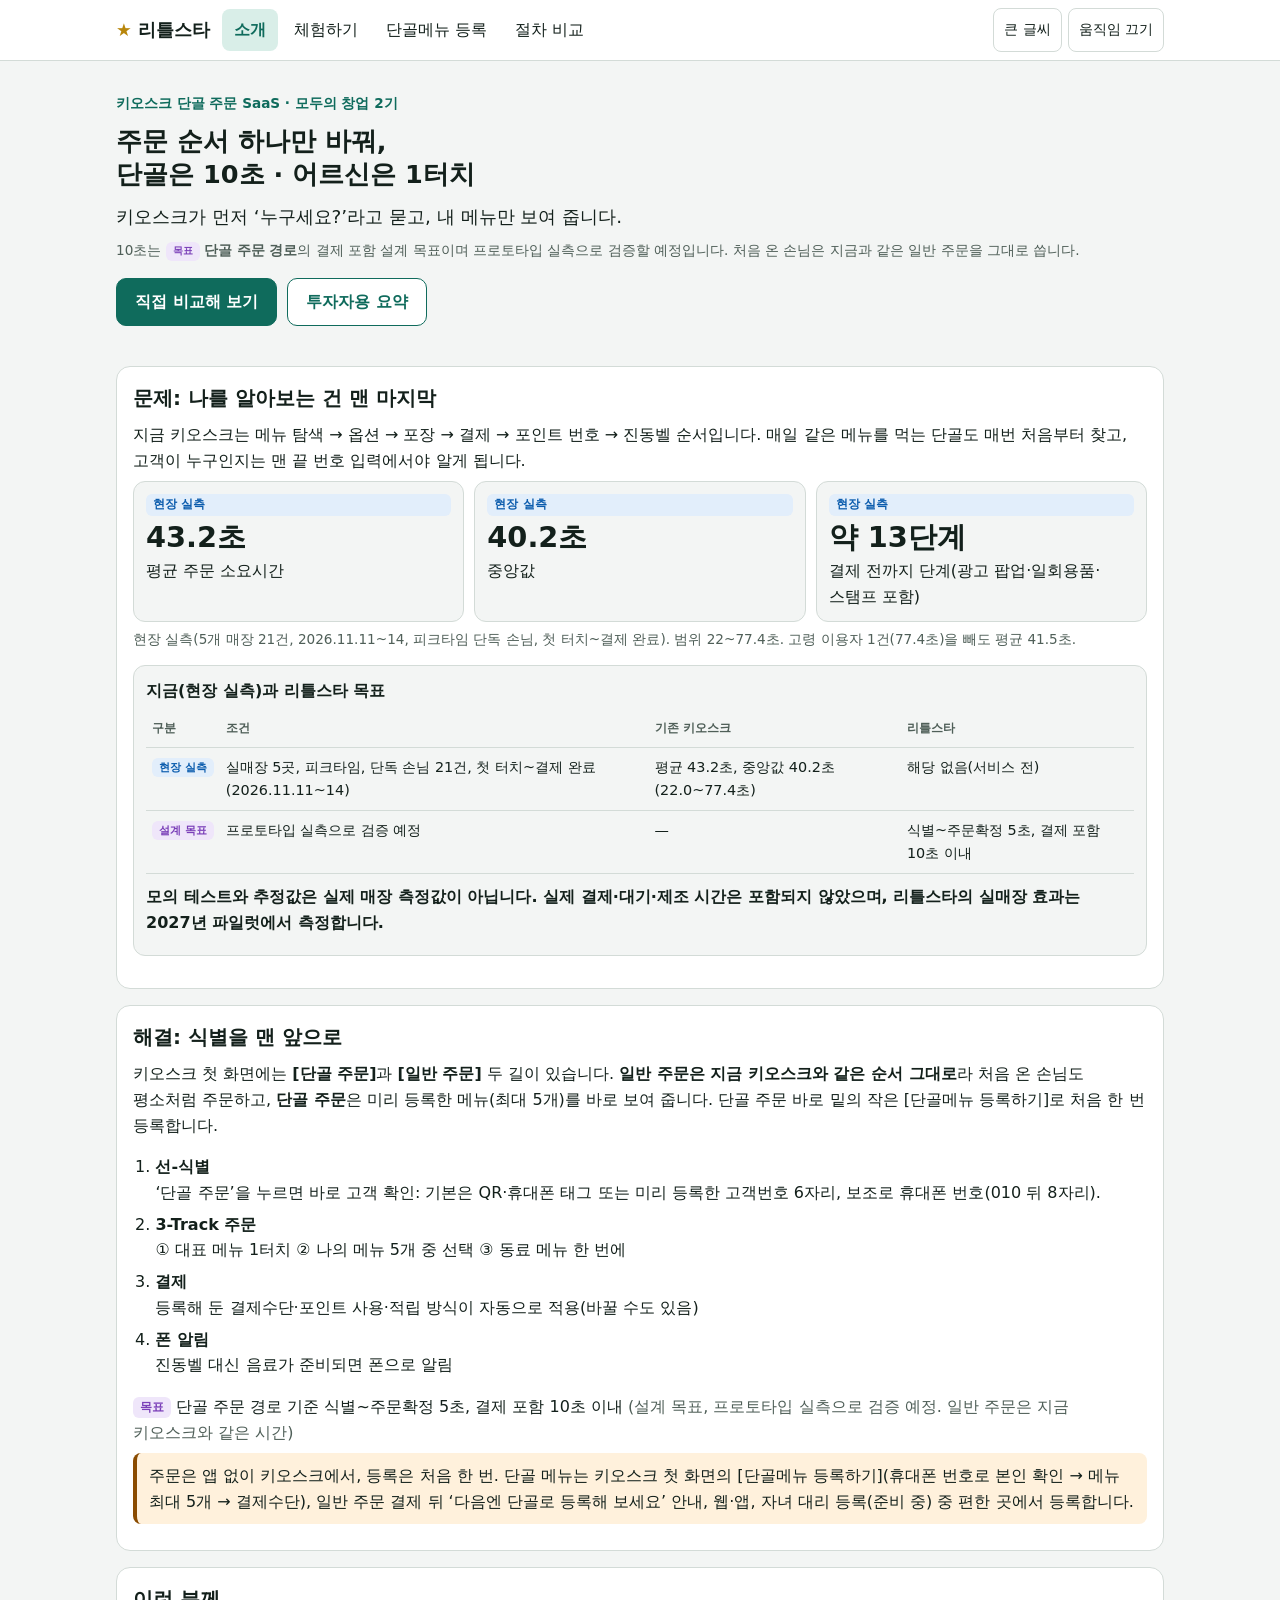
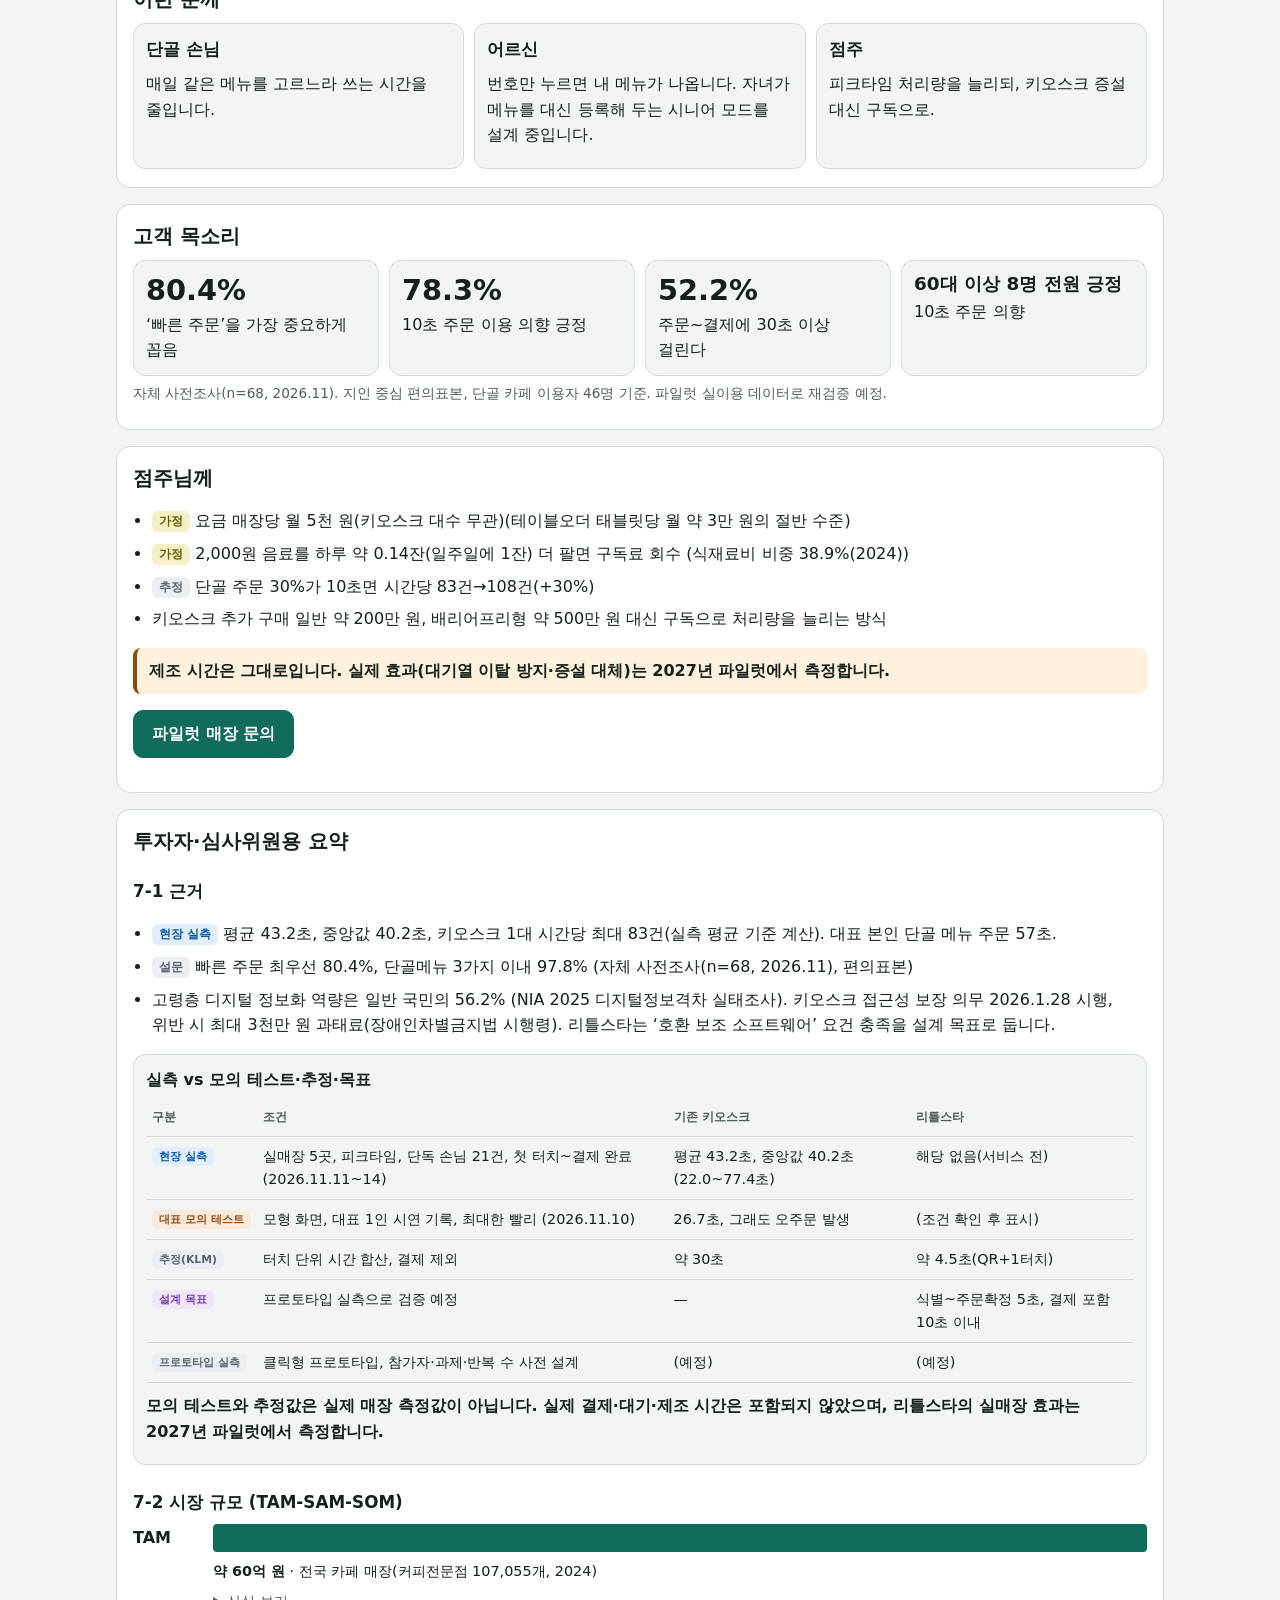
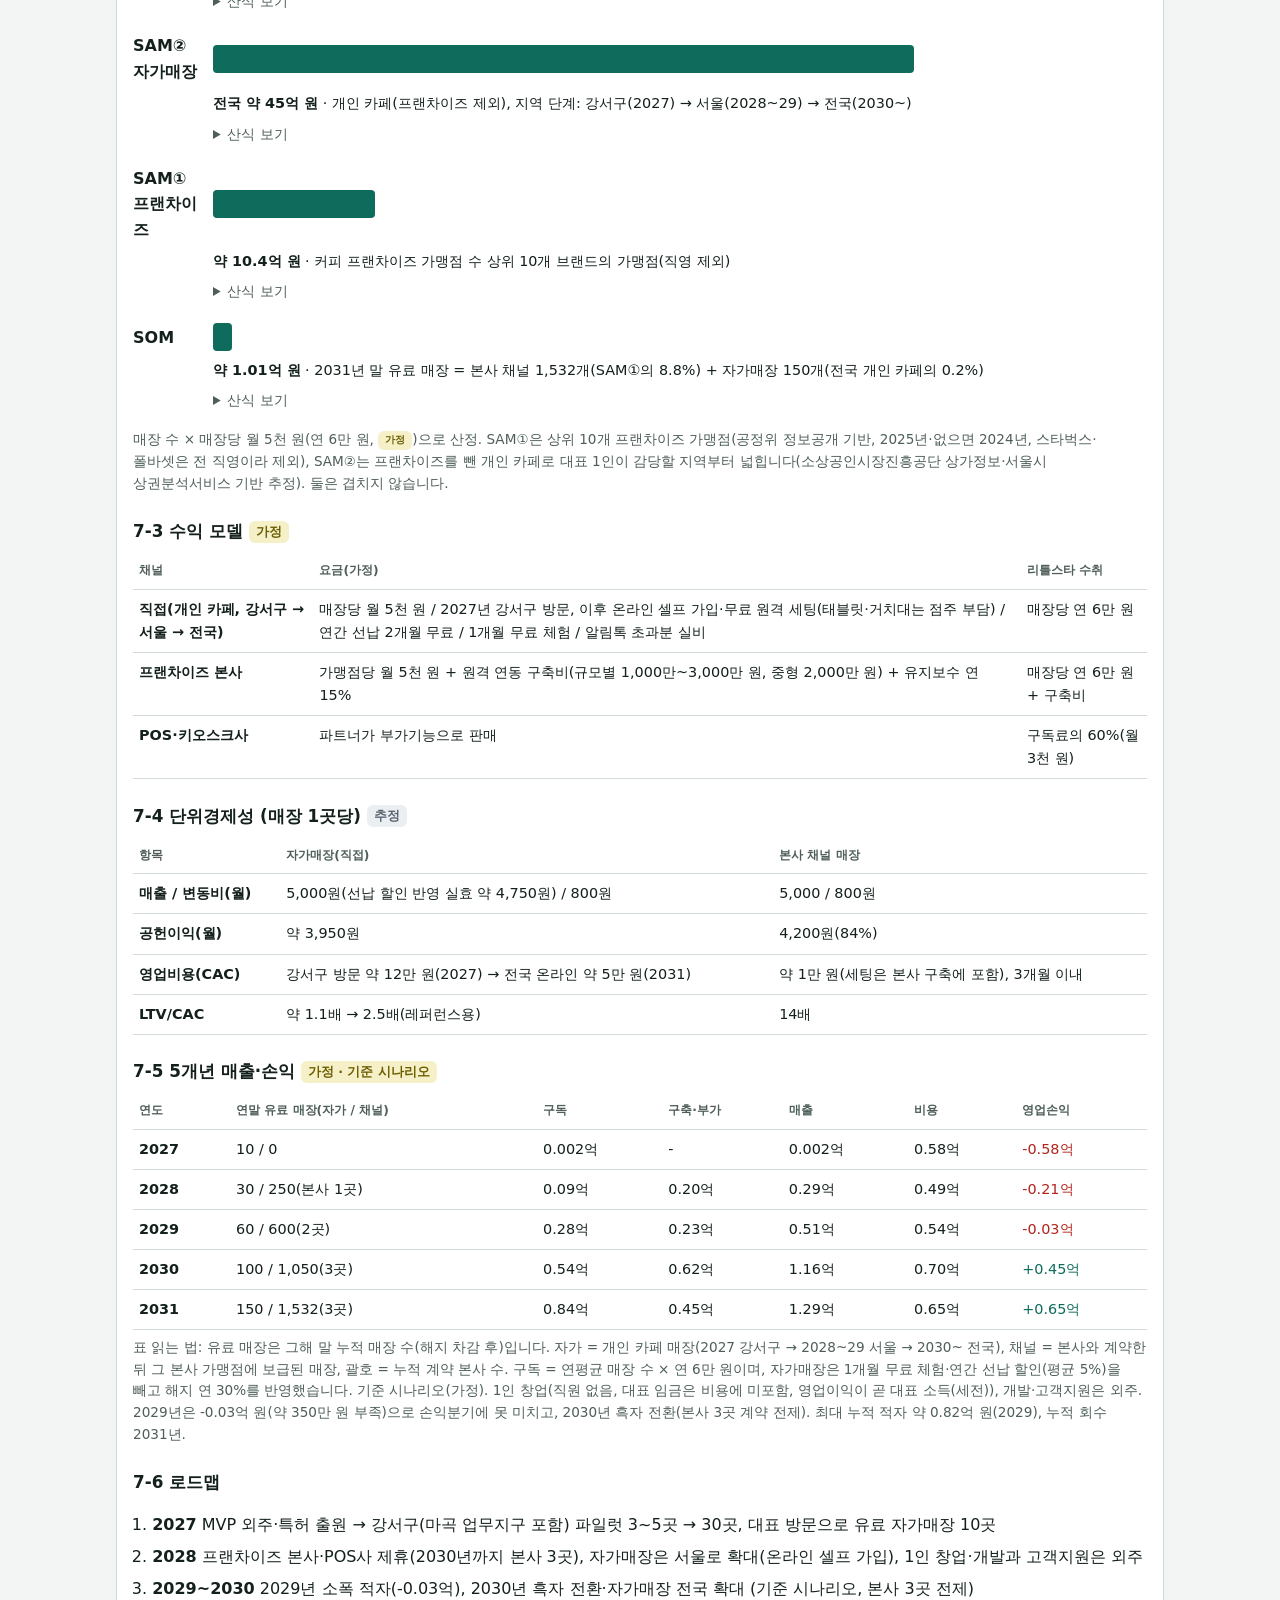
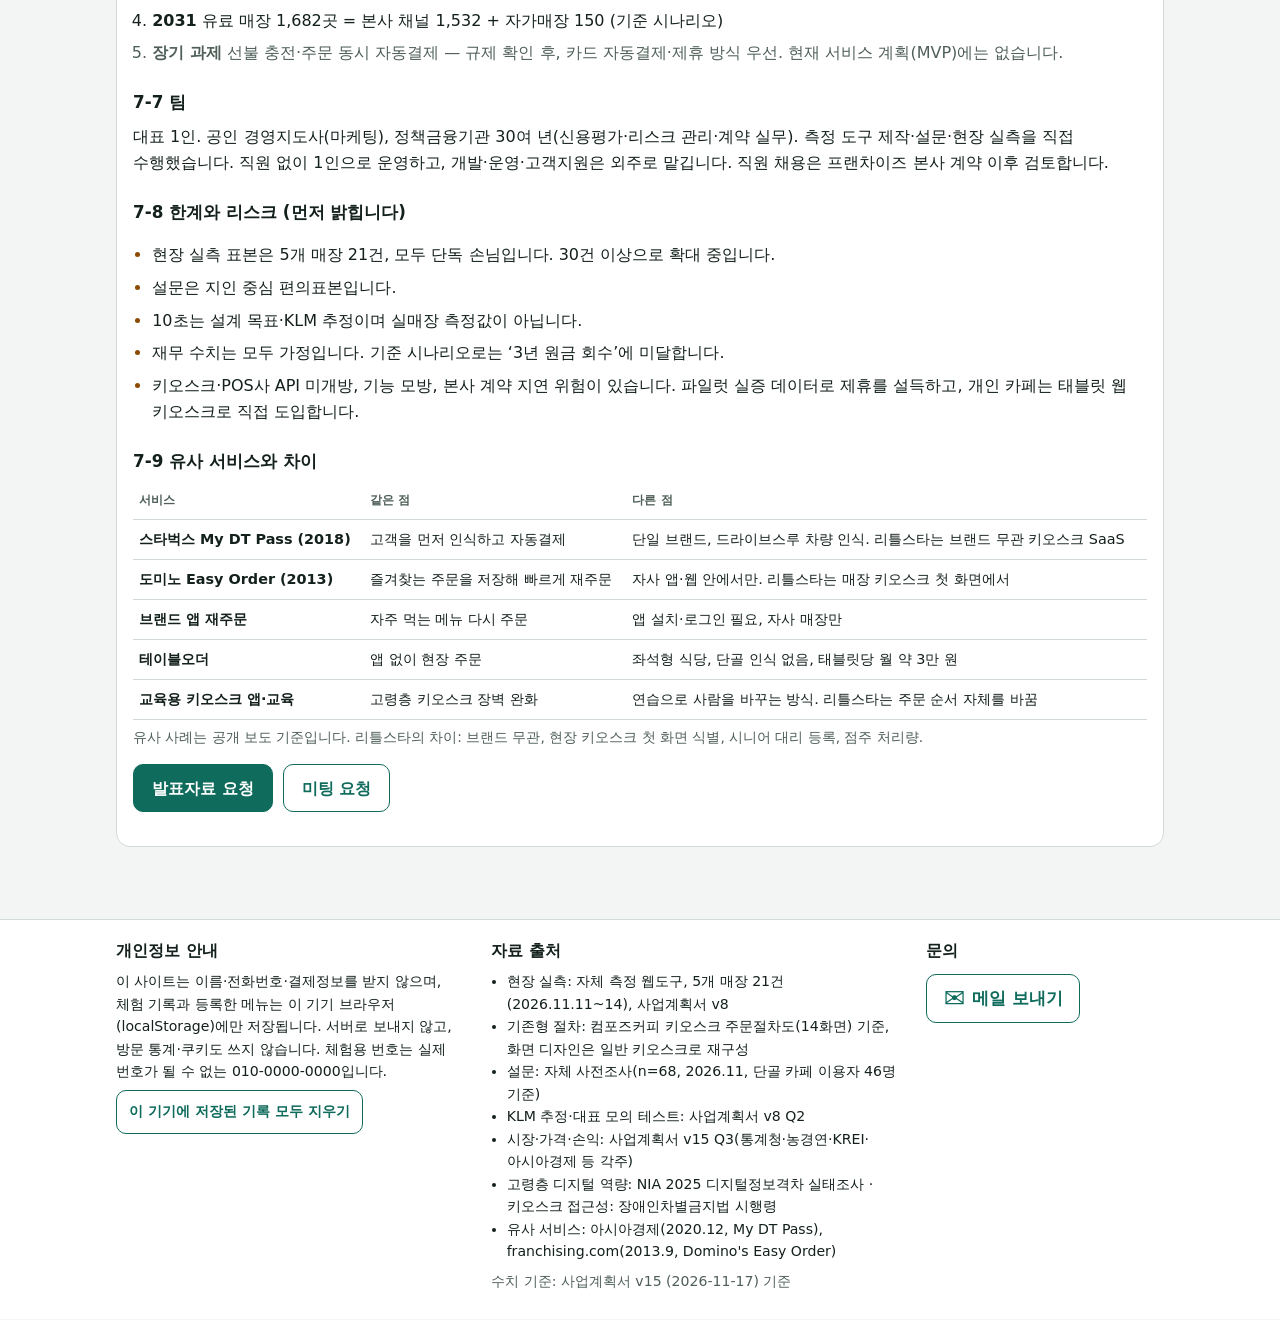
==== commit 78466325: "웹 체험: 첫 화면에 단골메뉴 등록하기 버튼·키오스크 등록 흐름, 일반 주문 경로와 결제 후 단골 등록 안내 추가 Co-Authored-By: Claude Opus 5.5 <nor" ====
--- a/src/index.html
+++ b/src/index.html
@@ -41,7 +41,7 @@
     <p class="eyebrow">키오스크 단골 주문 SaaS · 모두의 창업 2기</p>
     <h1 id="h-home">주문 순서 하나만 바꿔,<br>단골은 10초 · 어르신은 1터치</h1>
     <p class="lead">키오스크가 먼저 ‘누구세요?’라고 묻고, 내 메뉴만 보여 줍니다.</p>
-    <p class="small muted">10초는 <span class="chip t-target">목표</span> 결제 포함 설계 목표이며 프로토타입 실측으로 검증할 예정입니다.</p>
+    <p class="small muted">10초는 <span class="chip t-target">목표</span> <b>단골 주문 경로</b>의 결제 포함 설계 목표이며 프로토타입 실측으로 검증할 예정입니다. 처음 온 손님은 지금과 같은 일반 주문을 그대로 씁니다.</p>
     <div class="cta-row">
       <a class="btn primary" href="#try">직접 비교해 보기</a>
       <a class="btn" href="#investor" data-scroll="investor">투자자용 요약</a>
@@ -62,14 +62,15 @@
 
   <section class="sec" aria-labelledby="h-solution">
     <h2 id="h-solution">해결: 식별을 맨 앞으로</h2>
+    <p>키오스크 첫 화면에는 <b>[단골 주문]</b>과 <b>[일반 주문]</b> 두 길이 있습니다. <b>일반 주문은 지금 키오스크와 같은 순서 그대로</b>라 처음 온 손님도 평소처럼 주문하고, <b>단골 주문</b>은 미리 등록한 메뉴(최대 5개)를 바로 보여 줍니다. 단골 주문 바로 밑의 작은 [단골메뉴 등록하기]로 처음 한 번 등록합니다.</p>
     <ol class="flow">
       <li><b>선-식별</b><span>‘단골 주문’을 누르면 바로 고객 확인: 기본은 QR·휴대폰 태그 또는 미리 등록한 고객번호 6자리, 보조로 휴대폰 번호(010 뒤 8자리).</span></li>
       <li><b>3-Track 주문</b><span>① 대표 메뉴 1터치 ② 나의 메뉴 5개 중 선택 ③ 동료 메뉴 한 번에</span></li>
       <li><b>결제</b><span>등록해 둔 결제수단·포인트 사용·적립 방식이 자동으로 적용(바꿀 수도 있음)</span></li>
       <li><b>폰 알림</b><span>진동벨 대신 음료가 준비되면 폰으로 알림</span></li>
     </ol>
-    <p><span class="chip t-target">목표</span> 식별~주문확정 <span data-f="target.identToConfirm"></span>초, 결제 포함 <span data-f="target.withPayment"></span>초 이내 <span class="muted">(설계 목표, 프로토타입 실측으로 검증 예정)</span></p>
-    <p class="note">주문은 앱 없이 키오스크에서, 등록은 처음 한 번. 나의 메뉴는 웹·앱에서 한 번 등록하거나 자녀가 대신 등록할 수 있습니다.</p>
+    <p><span class="chip t-target">목표</span> 단골 주문 경로 기준 식별~주문확정 <span data-f="target.identToConfirm"></span>초, 결제 포함 <span data-f="target.withPayment"></span>초 이내 <span class="muted">(설계 목표, 프로토타입 실측으로 검증 예정. 일반 주문은 지금 키오스크와 같은 시간)</span></p>
+    <p class="note">주문은 앱 없이 키오스크에서, 등록은 처음 한 번. 단골 메뉴는 키오스크 첫 화면의 [단골메뉴 등록하기](휴대폰 번호로 본인 확인 → 메뉴 최대 5개 → 결제수단), 일반 주문 결제 뒤 ‘다음엔 단골로 등록해 보세요’ 안내, 웹·앱, 자녀 대리 등록(준비 중) 중 편한 곳에서 등록합니다.</p>
   </section>
 
   <section class="sec" aria-labelledby="h-who">
--- a/src/styles.css
+++ b/src/styles.css
@@ -304,3 +304,34 @@
 .stagebar li b{display:inline-block;min-width:1.6em;text-align:center;border-radius:50%;background:var(--line);margin-right:4px}
 .stagebar li[aria-current]{border-color:var(--accent,#0e6b5c);color:var(--fg);font-weight:700}
 .mylist li[aria-current]{outline:2px solid var(--accent,#0e6b5c)}
+
+/* 문의 이메일 링크: 모바일에서 누르기 쉽게(최소 48px) */
+.contact-mail { display: inline-flex; align-items: center; gap: .4em; min-height: 48px; padding: .6em 1em; margin: .25em 0; border: 1px solid currentColor; border-radius: 10px; font-size: 1.05rem; font-weight: 600; text-decoration: none; }
+.contact-mail .ic { font-size: 1.6rem; line-height: 1; }
+.contact-mail:hover, .contact-mail:focus-visible { text-decoration: underline; }
+
+/* 로고 별 반짝임(11/17): 빛남+작은 별빛 2개. '움직임 끄기'·prefers-reduced-motion이면 위 공통 규칙으로 멈춤 */
+.logo { position: relative; display: inline-block; animation: starTwinkle 2.4s ease-in-out infinite; }
+.logo::before, .logo::after { content: ""; position: absolute; width: 6px; height: 6px; background: var(--star); opacity: 0; pointer-events: none;
+  clip-path: polygon(50% 0, 62% 38%, 100% 50%, 62% 62%, 50% 100%, 38% 62%, 0 50%, 38% 38%); animation: starSpark 2.4s ease-in-out infinite; }
+.logo::before { top: -4px; right: -6px; }
+.logo::after { bottom: -2px; left: -6px; width: 4px; height: 4px; animation-delay: 1.2s; }
+@keyframes starTwinkle {
+  0%, 100% { transform: scale(1) rotate(0deg); opacity: .85; text-shadow: 0 0 0 transparent; }
+  50% { transform: scale(1.18) rotate(8deg); opacity: 1; text-shadow: 0 0 6px var(--star), 0 0 12px var(--star); }
+}
+@keyframes starSpark {
+  0%, 30%, 100% { opacity: 0; transform: scale(.3); }
+  45% { opacity: 1; transform: scale(1.2); }
+  60% { opacity: 0; transform: scale(.5); }
+}
+
+/* 단골메뉴 등록하기(11/17): 첫 화면 단골 버튼 바로 밑 작은 버튼, 일반 주문 구역, 결제 후 등록 안내 */
+.kb-link{font:inherit;font-size:.88em;font-weight:600;min-height:40px;align-self:center;background:transparent;color:#ffd9a8;border:1.5px dashed #8a6a3a;border-radius:10px;padding:6px 14px;cursor:pointer;margin-top:-4px;touch-action:manipulation}
+.kb-link small{font-weight:400;opacity:.85;margin-left:4px}
+.kb-link:focus-visible{outline:3px solid #ffd54a;outline-offset:2px}
+.kgen{border-top:1px solid #45505a;padding-top:10px;margin-top:2px;display:flex;flex-direction:column}
+.kreg{background:#3a2e14;border:1px solid #8a6a3a;border-radius:12px;padding:10px;display:flex;flex-direction:column;gap:8px}
+.kreg p{margin:0;color:#ffe9c4}
+.kiosk h2 small{font-size:.7em;font-weight:500;color:#c7d0d6}
+.kitem[disabled]{opacity:.45;cursor:not-allowed}
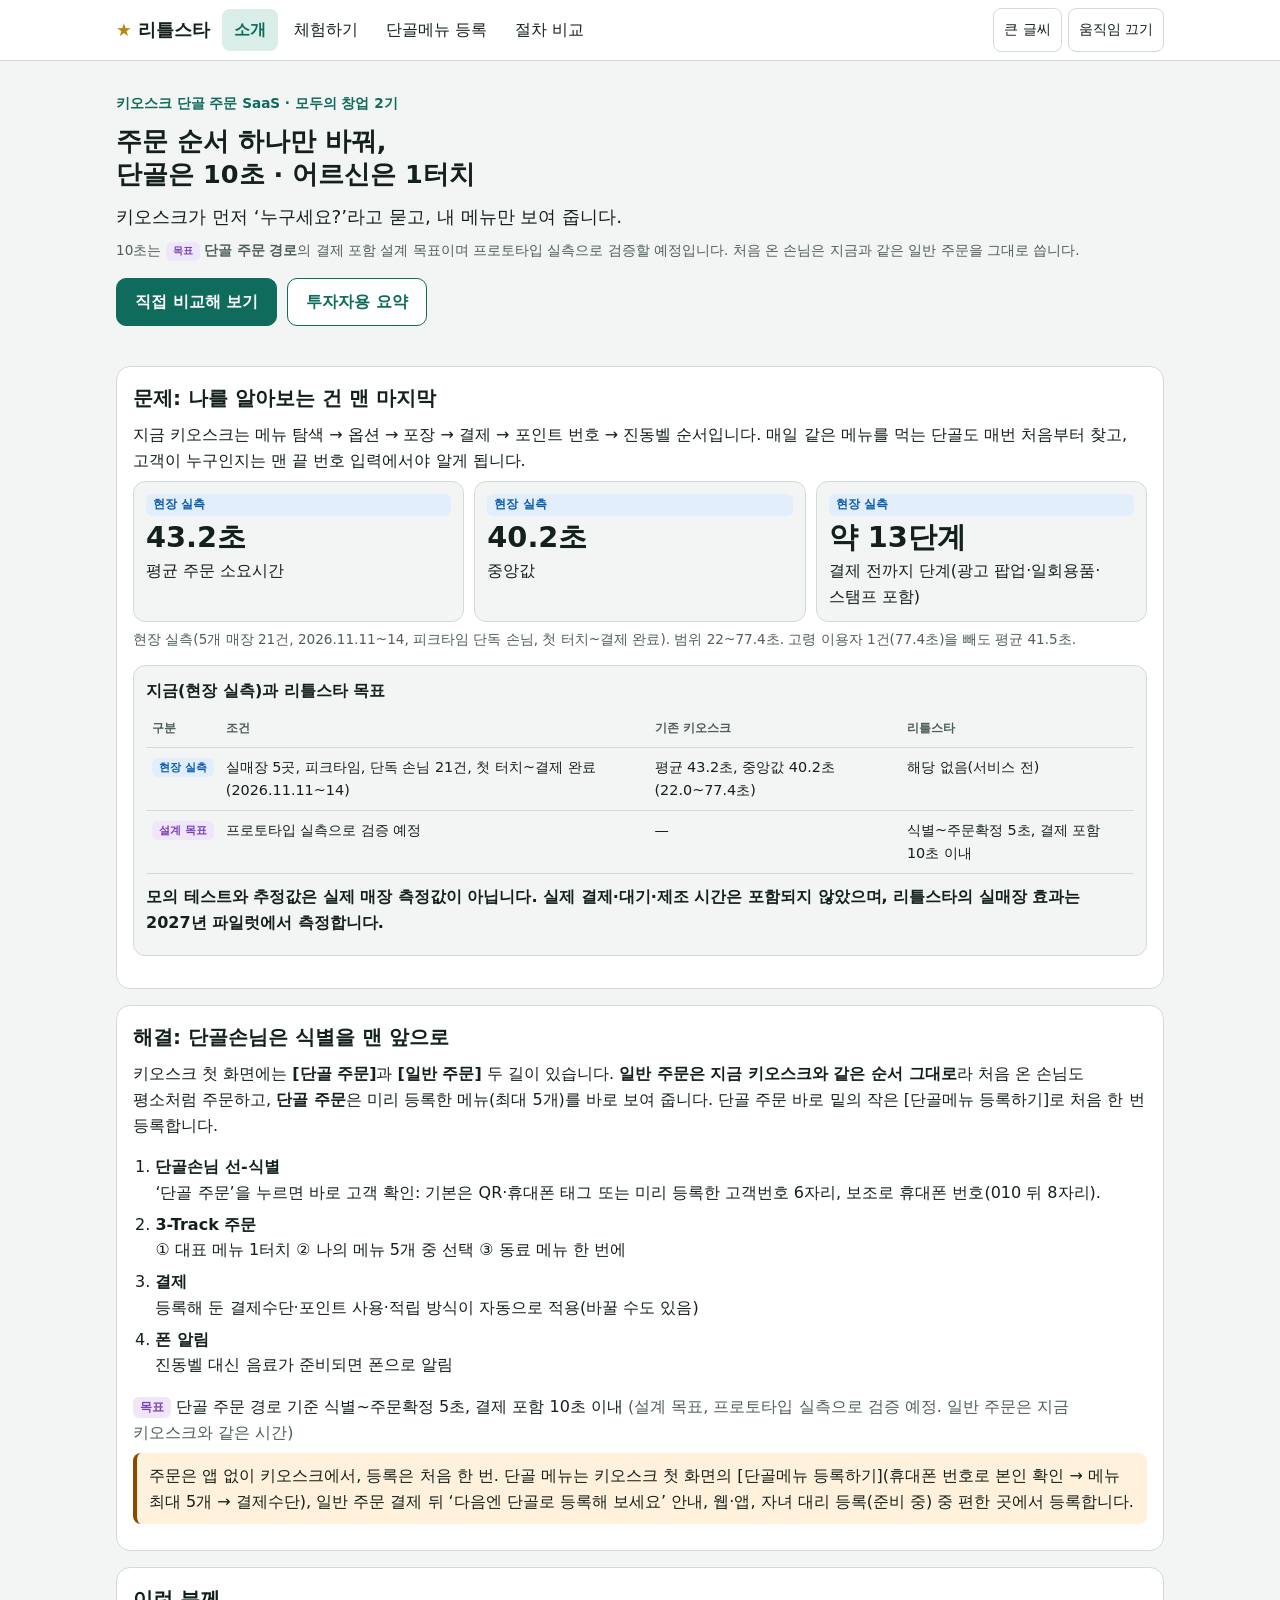
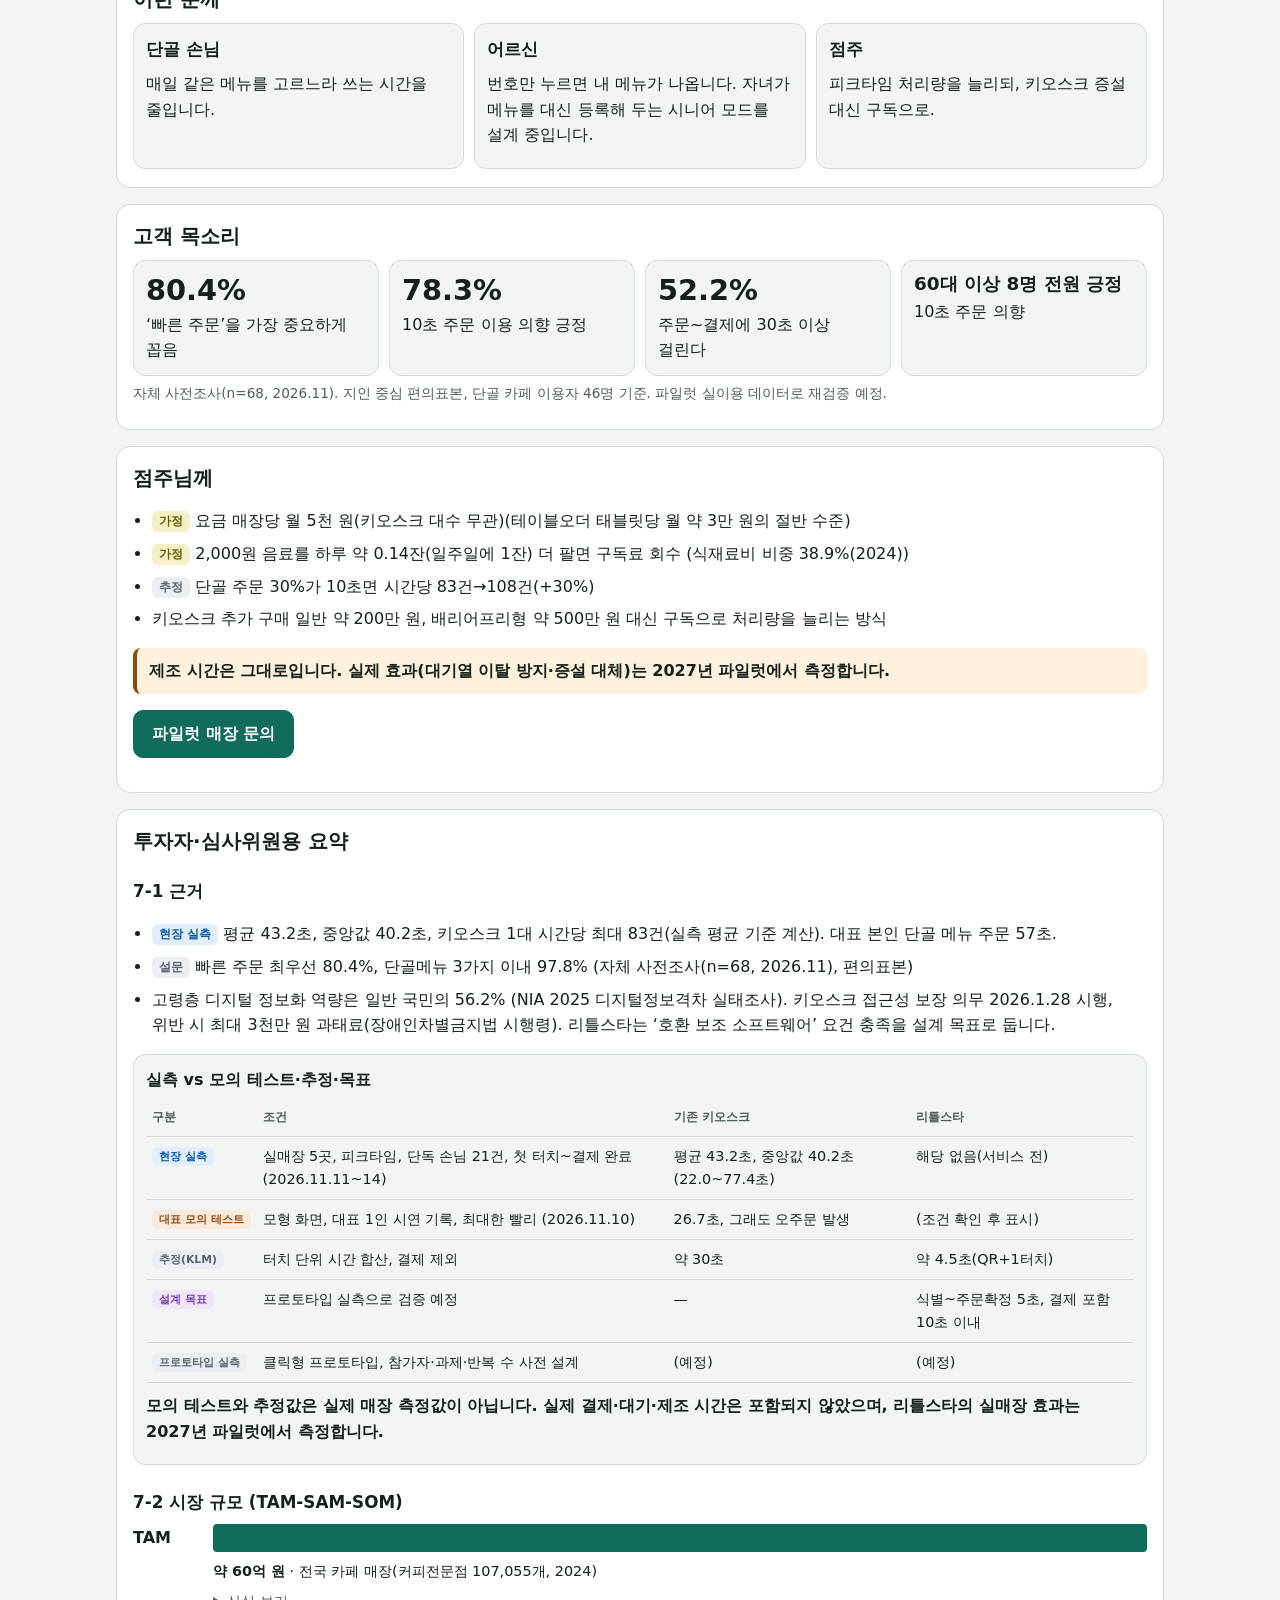
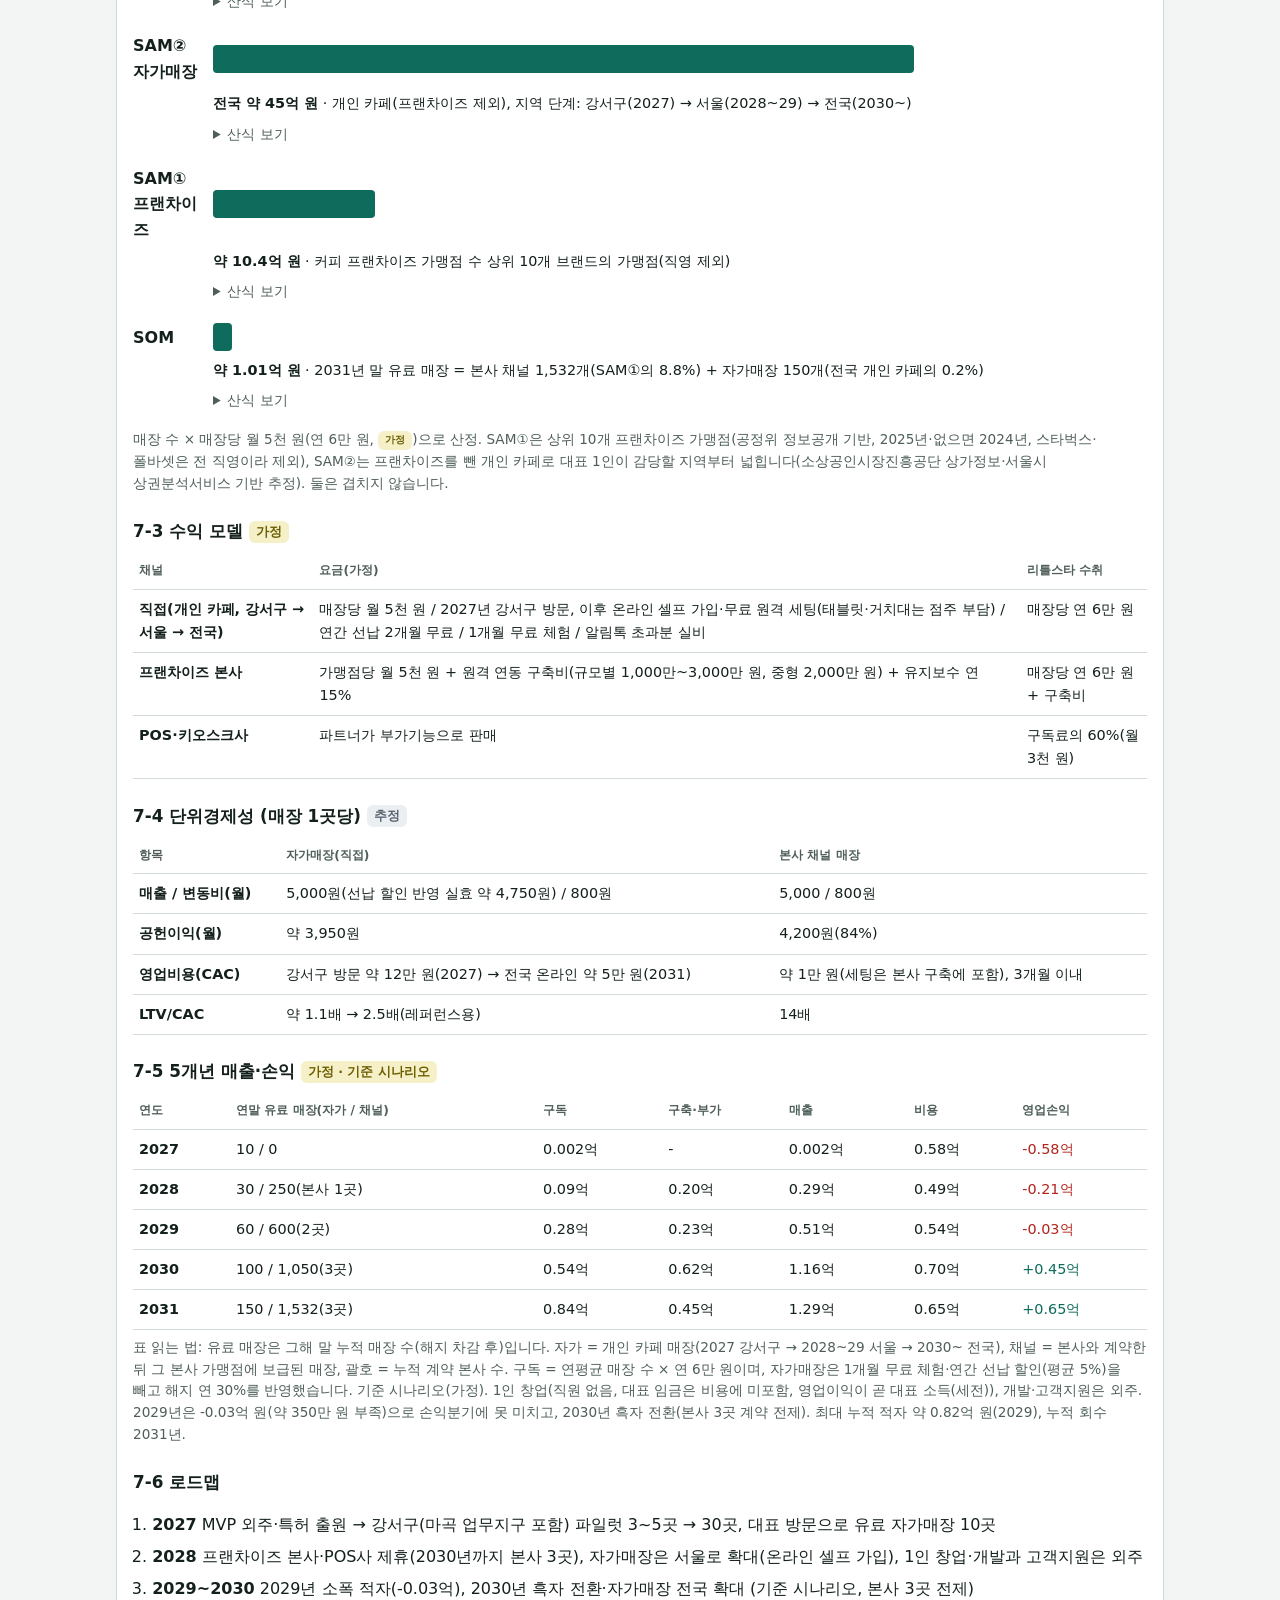
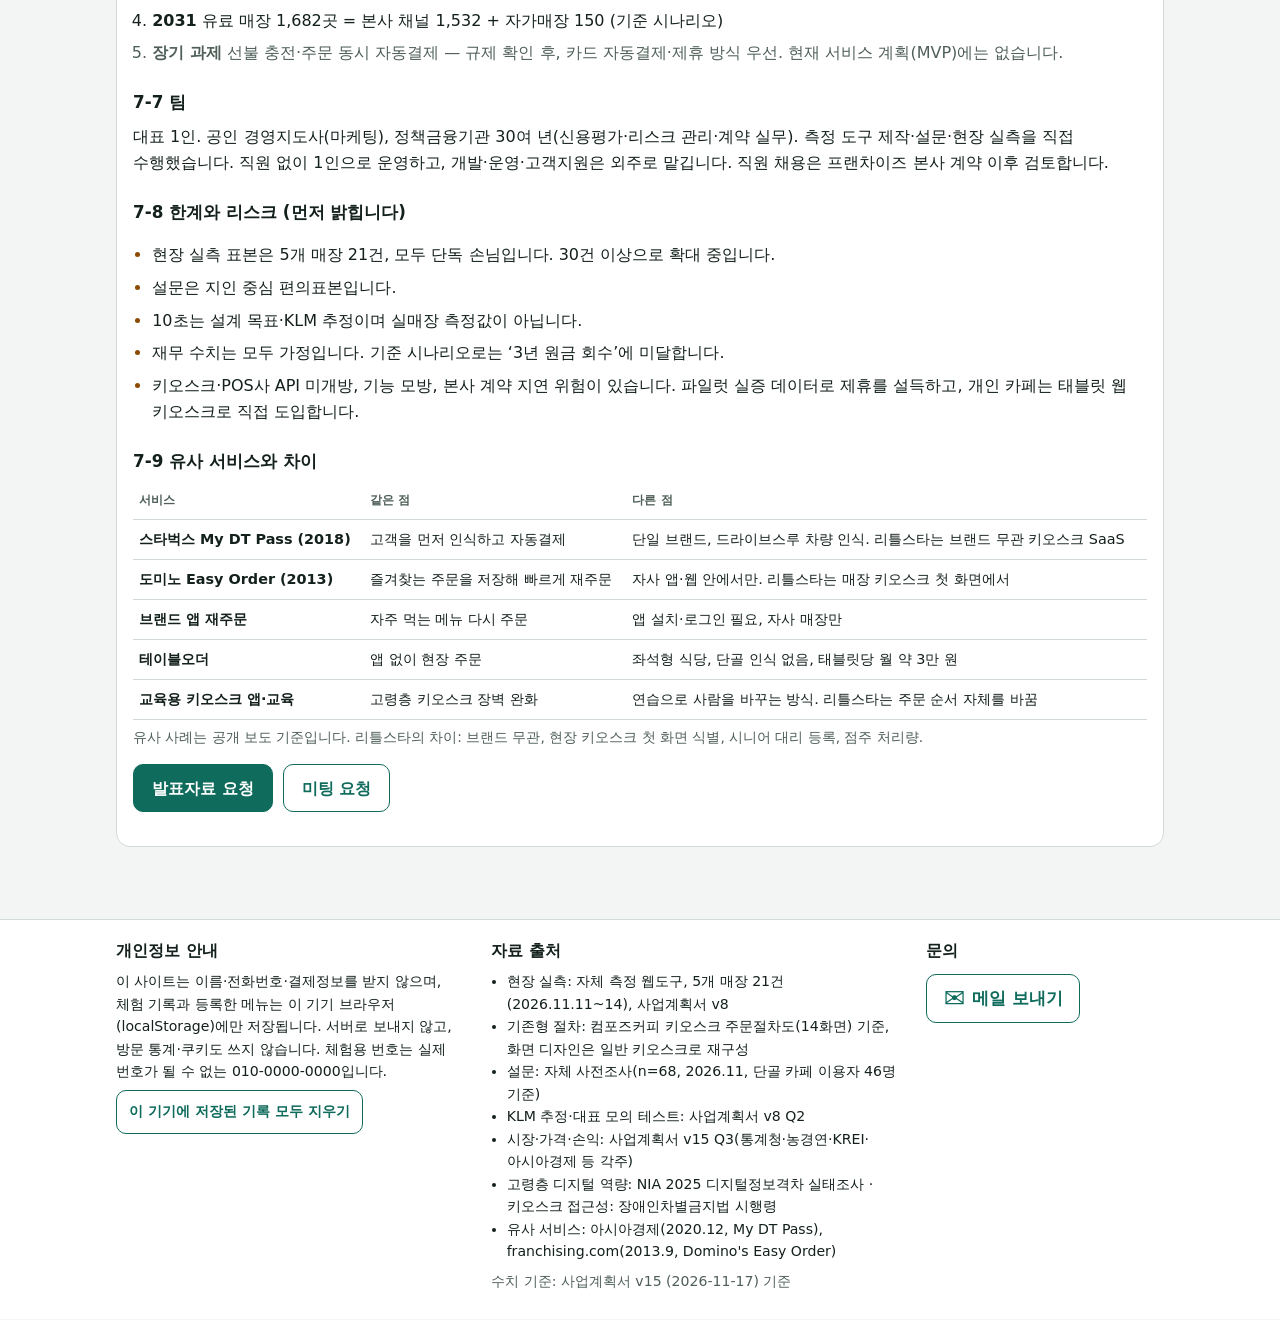
==== commit 34c5e41f: "웹 체험: 해결 섹션·주문 절차 비교 문구를 '단골손님 선-식별'로 정리 Co-Authored-By: Claude Opus 5.5 <noreply@anthropic.com> Cla" ====
--- a/src/index.html
+++ b/src/index.html
@@ -61,10 +61,10 @@
   </section>
 
   <section class="sec" aria-labelledby="h-solution">
-    <h2 id="h-solution">해결: 식별을 맨 앞으로</h2>
+    <h2 id="h-solution">해결: 단골손님은 식별을 맨 앞으로</h2>
     <p>키오스크 첫 화면에는 <b>[단골 주문]</b>과 <b>[일반 주문]</b> 두 길이 있습니다. <b>일반 주문은 지금 키오스크와 같은 순서 그대로</b>라 처음 온 손님도 평소처럼 주문하고, <b>단골 주문</b>은 미리 등록한 메뉴(최대 5개)를 바로 보여 줍니다. 단골 주문 바로 밑의 작은 [단골메뉴 등록하기]로 처음 한 번 등록합니다.</p>
     <ol class="flow">
-      <li><b>선-식별</b><span>‘단골 주문’을 누르면 바로 고객 확인: 기본은 QR·휴대폰 태그 또는 미리 등록한 고객번호 6자리, 보조로 휴대폰 번호(010 뒤 8자리).</span></li>
+      <li><b>단골손님 선-식별</b><span>‘단골 주문’을 누르면 바로 고객 확인: 기본은 QR·휴대폰 태그 또는 미리 등록한 고객번호 6자리, 보조로 휴대폰 번호(010 뒤 8자리).</span></li>
       <li><b>3-Track 주문</b><span>① 대표 메뉴 1터치 ② 나의 메뉴 5개 중 선택 ③ 동료 메뉴 한 번에</span></li>
       <li><b>결제</b><span>등록해 둔 결제수단·포인트 사용·적립 방식이 자동으로 적용(바꿀 수도 있음)</span></li>
       <li><b>폰 알림</b><span>진동벨 대신 음료가 준비되면 폰으로 알림</span></li>
@@ -209,7 +209,7 @@
       <ol>
         <li class="ident">★ 단골 주문 → 고객 확인 (QR·태그 / 고객번호 6자리 / 보조: 휴대폰 번호)</li><li>나의 메뉴 확인 → 주문하기(1터치, 수량 ± 가능)</li><li>등록한 결제수단이 자동 선택된 화면에서 [결제하기]</li><li>폰 알림(진동벨 대신)</li>
       </ol>
-      <p class="move" aria-hidden="true">식별이 11번째 → 1번째로</p>
+      <p class="move" aria-hidden="true">단골주문은 식별이 11번째 → 1번째로</p>
     </div>
   </div>
   <p class="foot">기존형 단계는 A매장 키오스크 주문절차도(14화면)를 바탕으로 정리했습니다. 체험 페이지의 기존형 화면은 이 순서를 그대로 따릅니다(특정 브랜드 디자인 아님).</p>
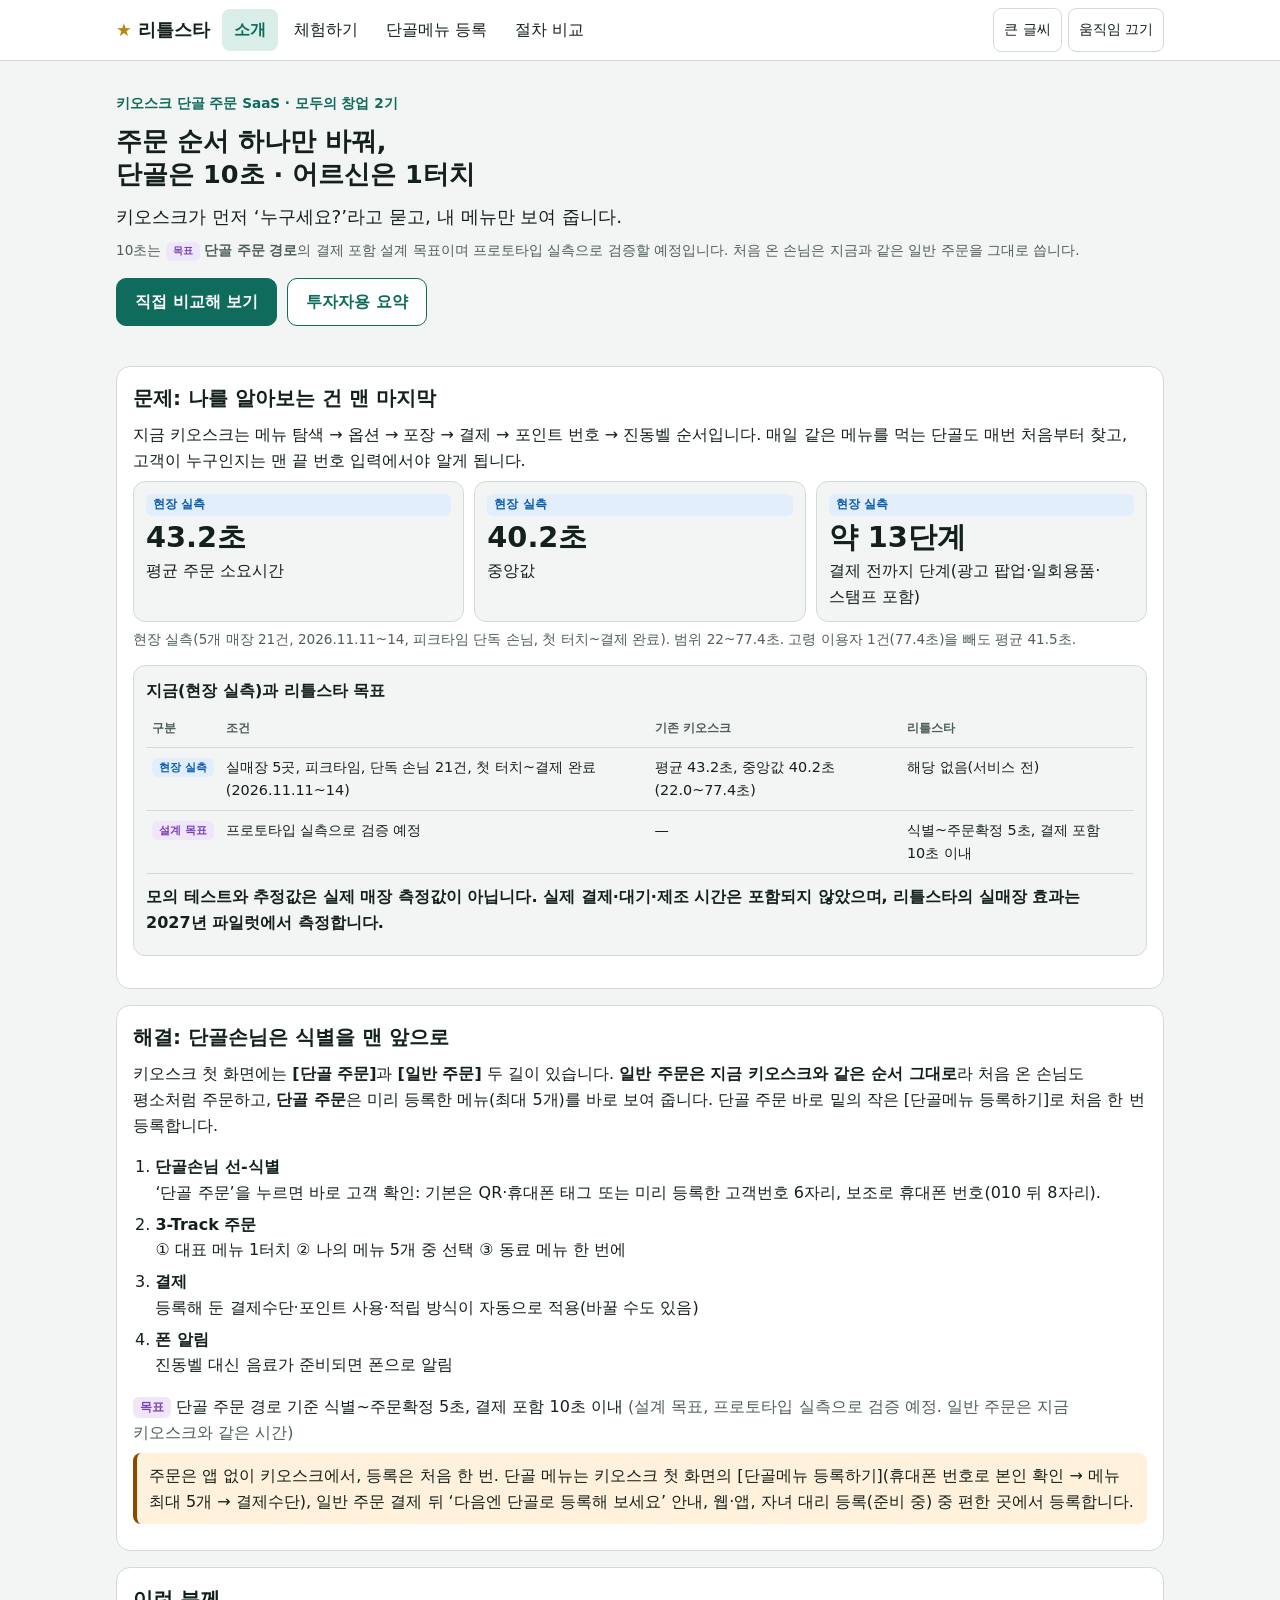
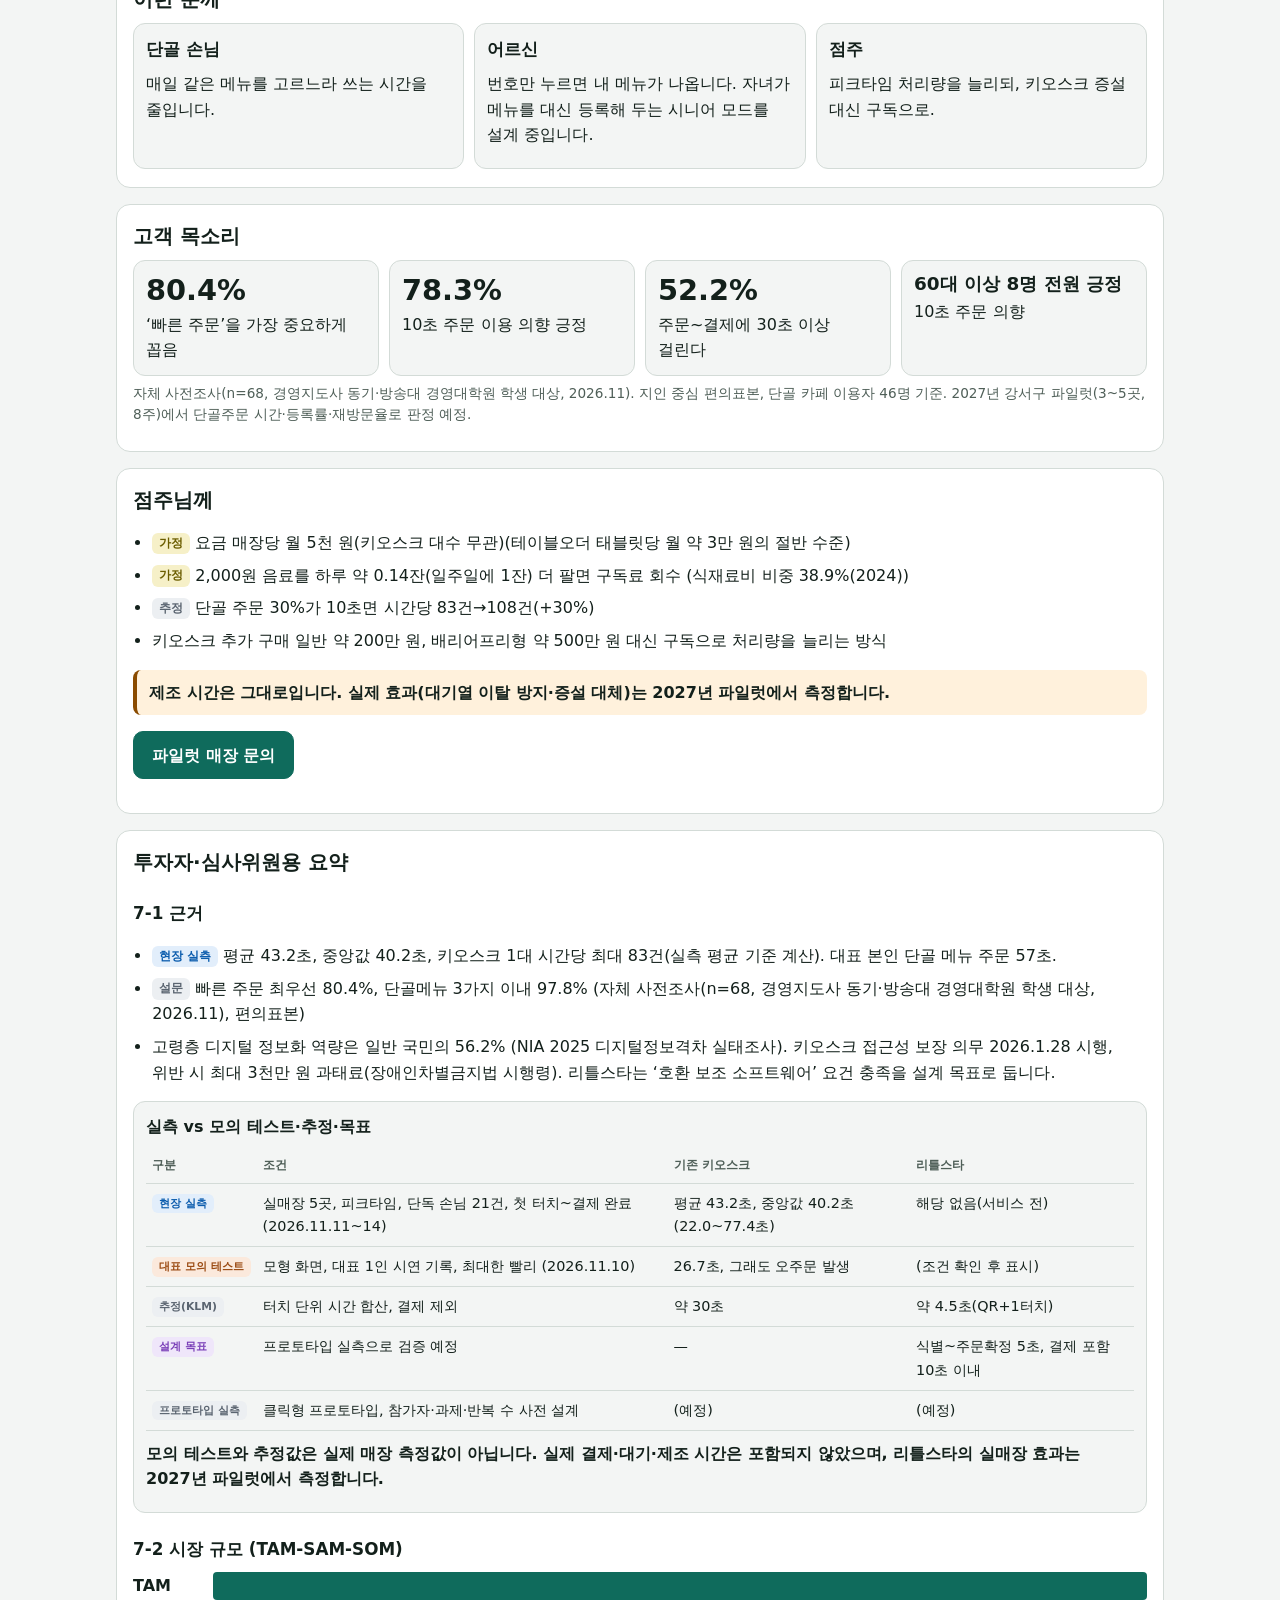
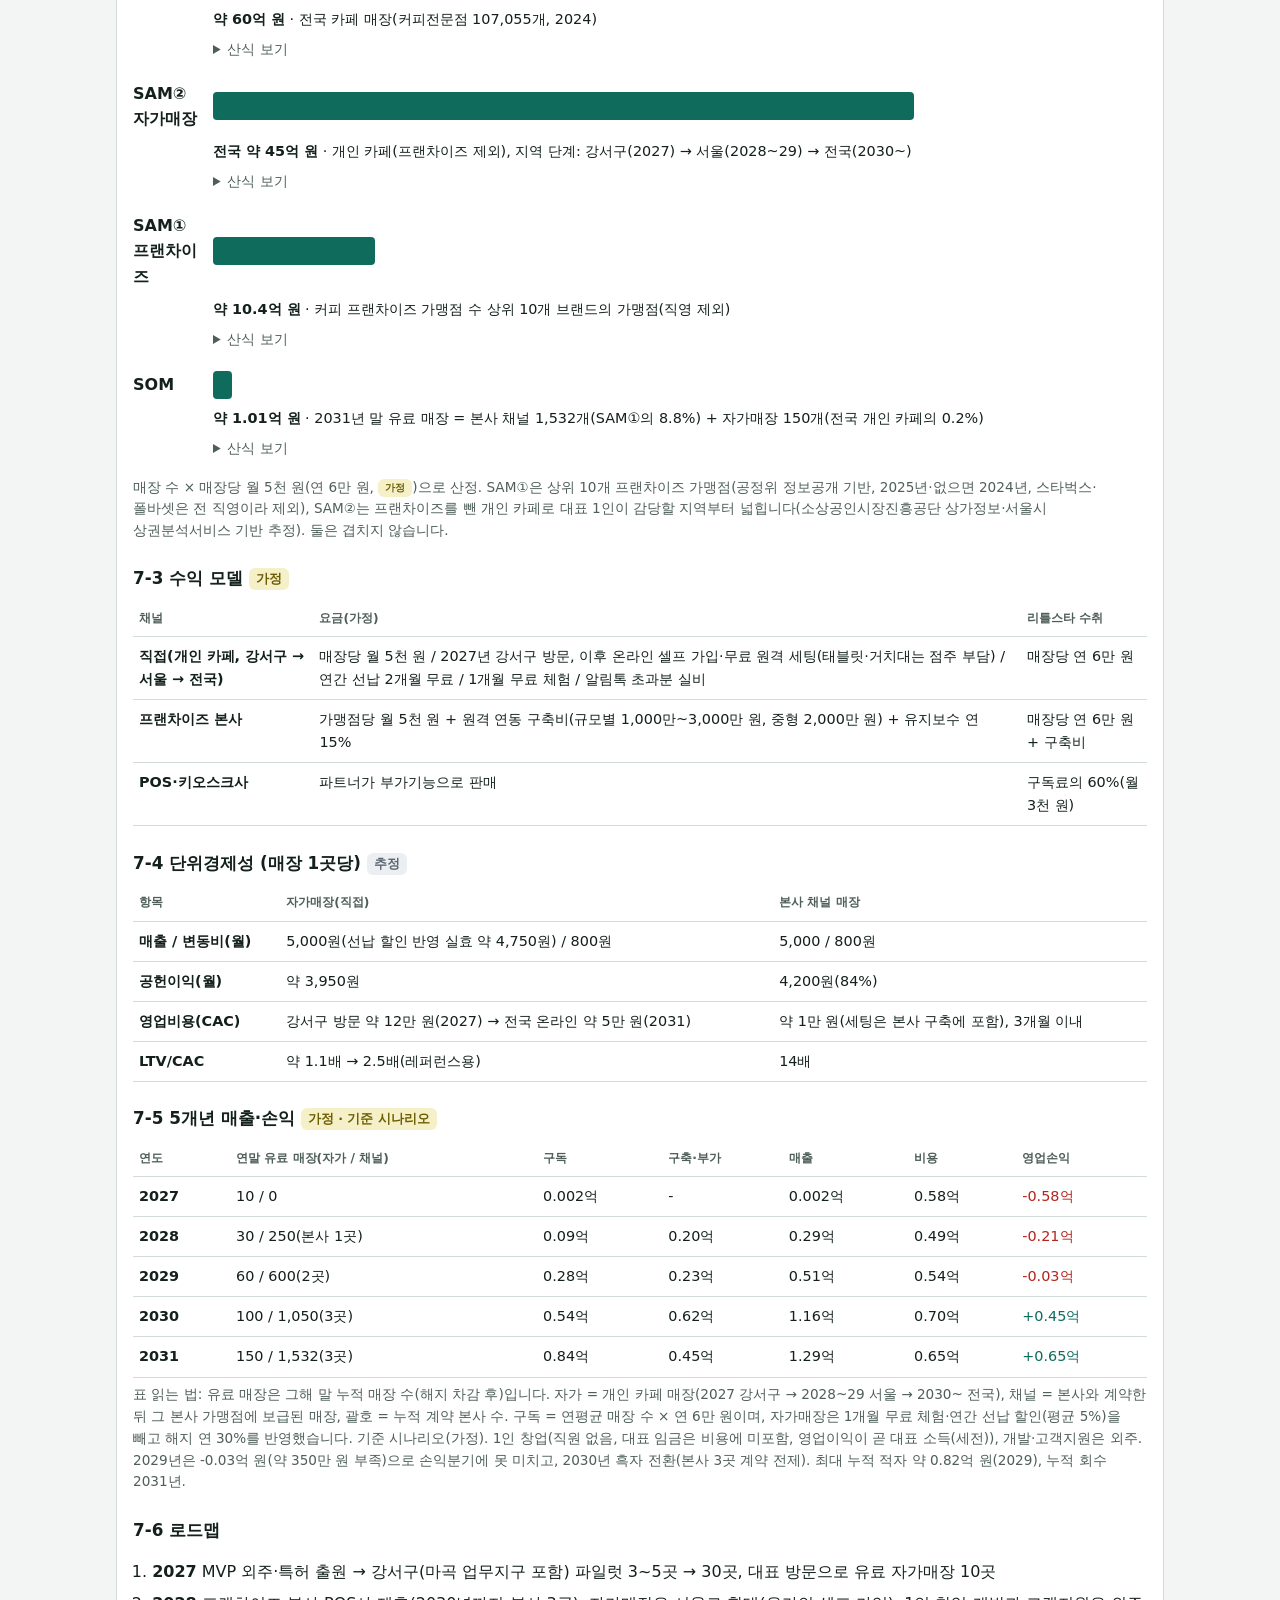
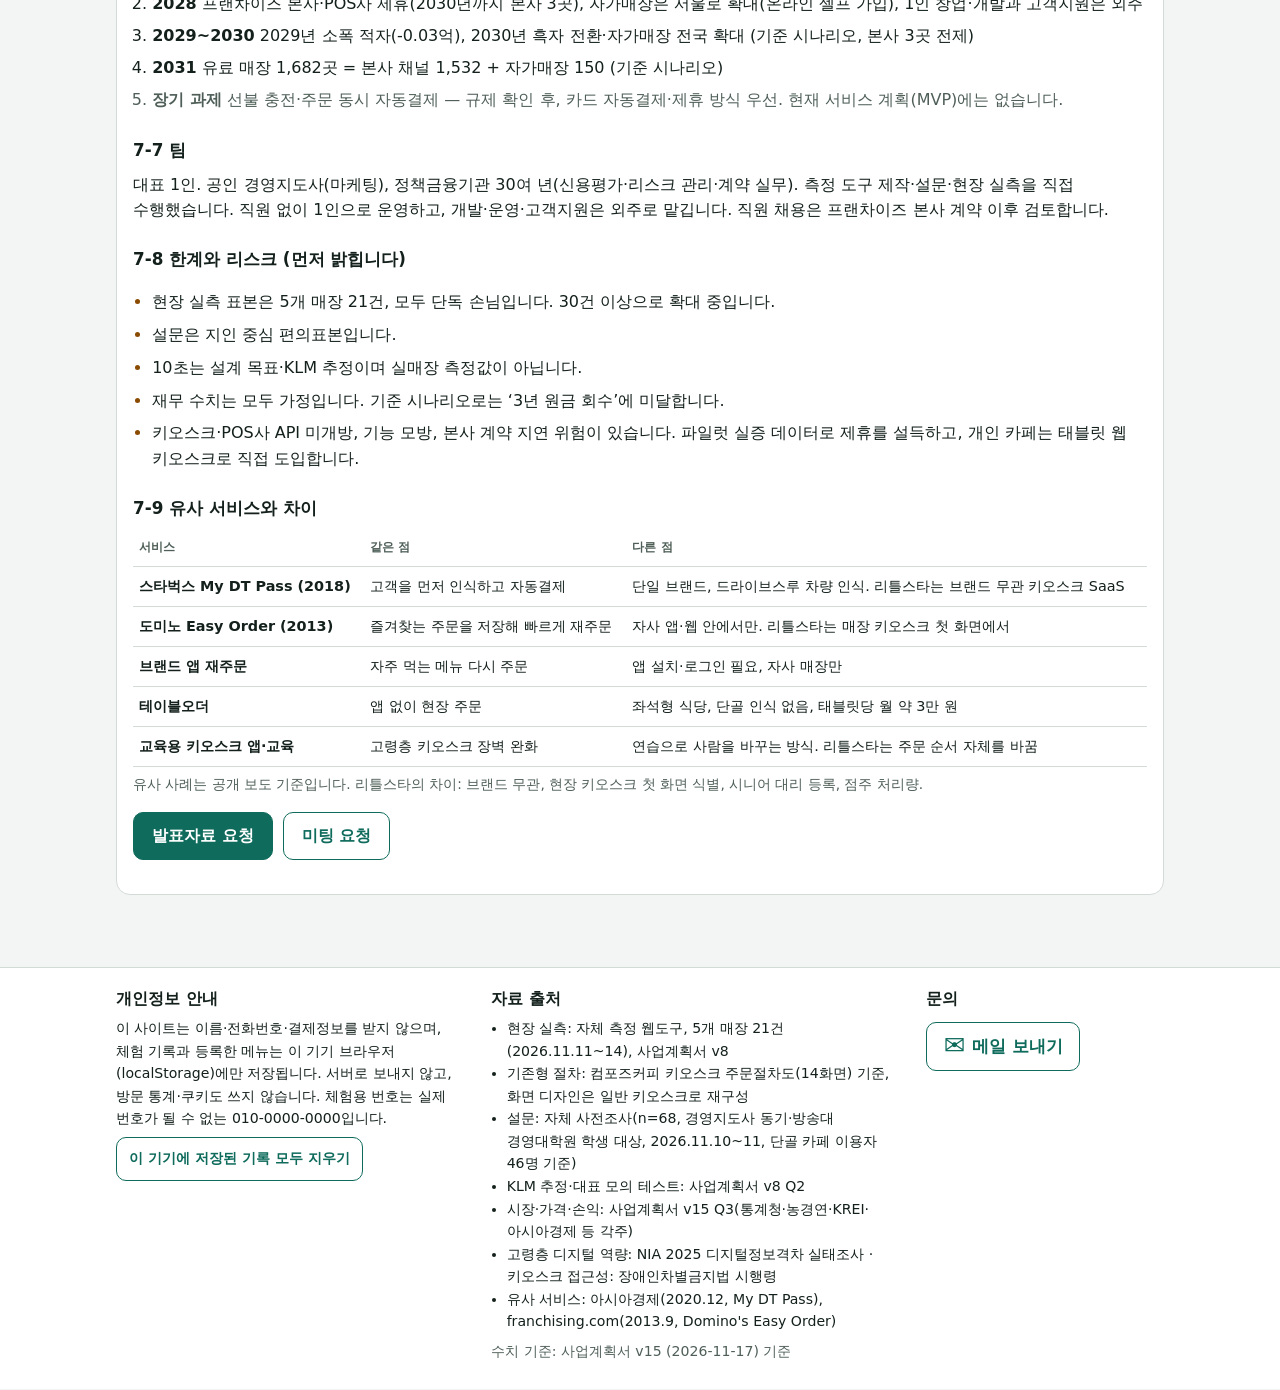
==== commit 6e1a5c14: "웹 체험: 설문 표기에 응답자 구성(경영지도사 동기·방송대 경영대학원 학생)과 파일럿 판정 계획 반영 Co-Authored-By: Claude Opus 5.5 <noreply@an" ====
--- a/src/index.html
+++ b/src/index.html
@@ -238,7 +238,7 @@
       <ul class="src">
         <li>현장 실측: 자체 측정 웹도구, 5개 매장 21건(2026.11.11~14), 사업계획서 v8</li>
         <li>기존형 절차: 컴포즈커피 키오스크 주문절차도(14화면) 기준, 화면 디자인은 일반 키오스크로 재구성</li>
-        <li>설문: 자체 사전조사(n=68, 2026.11, 단골 카페 이용자 46명 기준)</li>
+        <li>설문: 자체 사전조사(n=68, 경영지도사 동기·방송대 경영대학원 학생 대상, 2026.11.10~11, 단골 카페 이용자 46명 기준)</li>
         <li>KLM 추정·대표 모의 테스트: 사업계획서 v8 Q2</li>
         <li>시장·가격·손익: 사업계획서 v15 Q3(통계청·농경연·KREI·아시아경제 등 각주)</li>
         <li>고령층 디지털 역량: NIA 2025 디지털정보격차 실태조사 · 키오스크 접근성: 장애인차별금지법 시행령</li>
